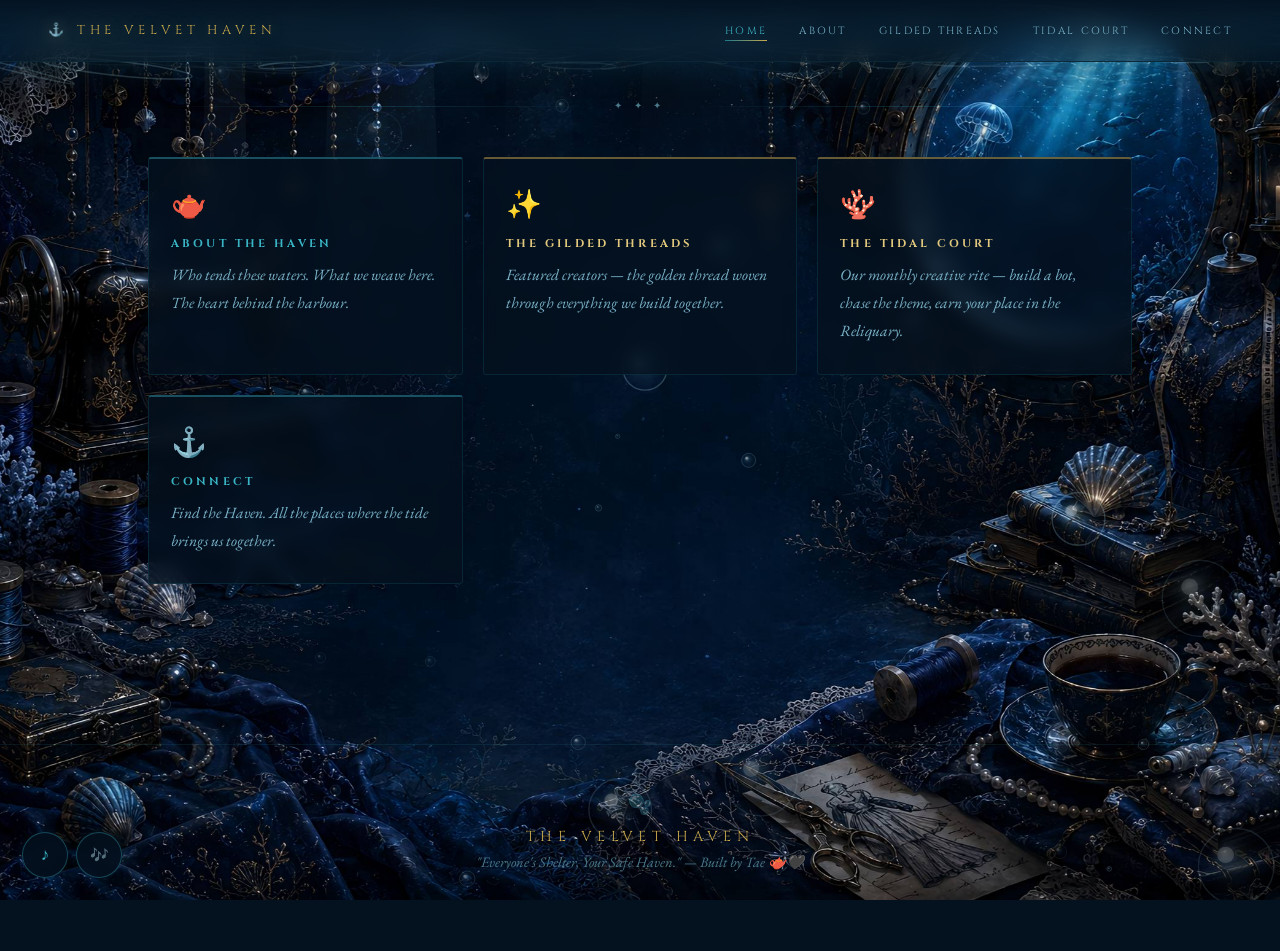
==== index.html @ 299b2881 "Initial commit" ====
<!DOCTYPE html>
<html lang="en">
<head>
  <meta charset="UTF-8">
  <meta name="viewport" content="width=device-width, initial-scale=1.0">
  <title>The Velvet Haven</title>
  <link rel="preconnect" href="https://fonts.googleapis.com">
  <link rel="preconnect" href="https://fonts.gstatic.com" crossorigin>
  <link href="https://fonts.googleapis.com/css2?family=Cinzel:wght@400;600;700&family=Cormorant+Garamond:ital,wght@0,300;0,400;0,600;1,300;1,400&family=EB+Garamond:ital,wght@0,400;1,400&display=swap" rel="stylesheet">
  <style>
/* ═══════════════════════════════════════════════════
   THE VELVET HAVEN — Underwater Scene
   Palette: deep ocean blues/teals, gold caustics,
            crimson accents, sandy seabed
═══════════════════════════════════════════════════ */

:root {
  --deep:      #04111f;
  --mid:       #082a40;
  --surface:   #0e4a6b;
  --teal:      #1a7a8a;
  --teal-pale: #3ab5c5;
  --gold:      #c9a84c;
  --gold-lt:   #e2c97e;
  --crimson:   #9c2007;
  --sand:      #c4a882;
  --sand-lt:   #e8d5b0;
  --sand-dk:   #8a6a4a;
  --foam:      rgba(255,255,255,0.06);
  --text:      #d4eef5;
  --text-dim:  #7ab3c8;
  --text-mute: #4a7a8a;
  --panel:     rgba(4,17,31,0.78);
  --panel-b:   rgba(26,122,138,0.22);
  --f-display: 'Cinzel', serif;
  --f-body:    'Cormorant Garamond', serif;
  --f-italic:  'EB Garamond', serif;
}

*,*::before,*::after { margin:0; padding:0; box-sizing:border-box; }
html { scroll-behavior: smooth; }

body {
  background: var(--deep);
  color: var(--text);
  font-family: var(--f-body);
  overflow-x: hidden;
  min-height: 100vh;
}

/* ── BACKGROUND IMAGE ── */
body::after {
  content: '';
  position: fixed; inset: 0; z-index: -1;
  background: url('velvethaven.jpeg') center center / cover no-repeat;
  pointer-events: none;
}

/* ── UNDERWATER CANVAS (fixed, behind everything) ── */
#ocean-canvas {
  position: fixed; inset: 0;
  z-index: 0; pointer-events: none;
}

/* ── LOADING ── */
#loader {
  position: fixed; inset: 0; z-index: 99999;
  background: var(--deep);
  display: flex; flex-direction: column;
  align-items: center; justify-content: center;
  gap: 18px;
  transition: opacity 1.4s ease, transform 1.4s ease;
}
#loader.fade-out { opacity: 0; transform: scale(1.04); pointer-events: none; }
.loader-bubble {
  width: 60px; height: 60px; border-radius: 50%;
  border: 2px solid rgba(58,181,197,0.4);
  box-shadow: 0 0 20px rgba(58,181,197,0.3), inset 0 0 14px rgba(58,181,197,0.1);
  display: flex; align-items: center; justify-content: center;
  font-size: 1.6rem;
  animation: loaderBob 2s ease-in-out infinite;
}
@keyframes loaderBob {
  0%,100% { transform: translateY(0) scale(1); }
  50%      { transform: translateY(-8px) scale(1.05); }
}
.loader-text {
  font-family: var(--f-display); font-size: 0.72rem;
  letter-spacing: 0.5em; color: var(--teal-pale);
  text-transform: uppercase;
  animation: pulseText 2.5s ease-in-out infinite;
}
.loader-wave {
  display: flex; gap: 6px;
}
.loader-wave span {
  width: 4px; height: 20px; border-radius: 2px;
  background: var(--teal);
  animation: waveBar 1.2s ease-in-out infinite;
}
.loader-wave span:nth-child(2) { animation-delay: 0.15s; }
.loader-wave span:nth-child(3) { animation-delay: 0.3s; }
.loader-wave span:nth-child(4) { animation-delay: 0.45s; }
.loader-wave span:nth-child(5) { animation-delay: 0.6s; }
@keyframes waveBar {
  0%,100% { transform: scaleY(0.3); opacity: 0.4; }
  50%      { transform: scaleY(1.4); opacity: 1; }
}
@keyframes pulseText {
  0%,100% { opacity: 0.5; }
  50%      { opacity: 1; }
}
body.loading { overflow: hidden; }

/* ── NAV ── */
.topnav {
  position: fixed; top: 0; left: 0; right: 0; height: 62px; z-index: 1000;
  background: linear-gradient(to bottom, rgba(4,17,31,0.95), rgba(4,17,31,0.4));
  backdrop-filter: blur(12px);
  border-bottom: 1px solid rgba(58,181,197,0.12);
  display: flex; align-items: center; justify-content: space-between;
  padding: 0 48px;
}
.nav-logo {
  font-family: var(--f-display); font-size: 0.8rem;
  letter-spacing: 0.38em; color: var(--gold);
  text-decoration: none; text-transform: uppercase;
  text-shadow: 0 0 16px rgba(201,168,76,0.4);
  transition: text-shadow 0.3s;
}
.nav-logo:hover { text-shadow: 0 0 28px rgba(201,168,76,0.7); }
.nav-links { display: flex; gap: 32px; }
.nav-links a {
  font-family: var(--f-display); font-size: 0.65rem;
  letter-spacing: 0.22em; color: var(--text-dim);
  text-decoration: none; text-transform: uppercase;
  transition: color 0.3s; position: relative;
}
.nav-links a::after {
  content: ''; position: absolute; bottom: -3px; left: 0; right: 0;
  height: 1px; background: linear-gradient(to right, var(--teal), var(--gold));
  transform: scaleX(0); transition: transform 0.3s;
}
.nav-links a:hover, .nav-links a.active { color: var(--teal-pale); }
.nav-links a:hover::after, .nav-links a.active::after { transform: scaleX(1); }
.nav-burger {
  display: none; background: none;
  border: 1px solid rgba(58,181,197,0.3); color: var(--teal-pale);
  font-size: 1.1rem; padding: 5px 10px; cursor: pointer; border-radius: 2px;
}
.mobile-menu {
  display: none; position: fixed; top: 62px; left: 0; right: 0;
  background: rgba(4,17,31,0.97); border-bottom: 1px solid rgba(58,181,197,0.12);
  flex-direction: column; padding: 22px 48px; gap: 20px; z-index: 999;
}
.mobile-menu.open { display: flex; }
.mobile-menu a {
  font-family: var(--f-display); font-size: 0.78rem; letter-spacing: 0.25em;
  color: var(--text-dim); text-decoration: none; text-transform: uppercase;
  transition: color 0.3s;
}
.mobile-menu a:hover { color: var(--gold); }

/* ── HERO ── */
.hero {
  position: relative; z-index: 3;
  min-height: 100vh;
  display: flex; align-items: center; justify-content: center;
  text-align: center; padding: 80px 20px 60px;
}
.hero-content { max-width: 760px; position: relative; z-index: 2; }
.hero-eyebrow {
  font-family: var(--f-display); font-size: 0.65rem;
  letter-spacing: 0.65em; color: var(--teal-pale);
  text-transform: uppercase; margin-bottom: 24px;
  opacity: 0; animation: riseUp 1.2s ease 0.4s both;
}
.hero-title {
  font-family: var(--f-display); font-weight: 700;
  font-size: clamp(2.8rem, 9vw, 6.5rem);
  line-height: 1; letter-spacing: 0.06em;
  margin-bottom: 8px;
  background: linear-gradient(180deg, var(--gold-lt) 0%, var(--gold) 40%, rgba(201,168,76,0.5) 100%);
  -webkit-background-clip: text; -webkit-text-fill-color: transparent;
  background-clip: text;
  opacity: 0; animation: riseUp 1.2s ease 0.6s both;
  filter: drop-shadow(0 0 30px rgba(201,168,76,0.4));
}
.hero-sub {
  font-family: var(--f-display); font-size: 0.7rem;
  letter-spacing: 0.6em; color: var(--text-mute);
  text-transform: uppercase; margin-bottom: 28px;
  opacity: 0; animation: riseUp 1.2s ease 0.75s both;
}
.hero-rule {
  width: 90px; height: 1px; margin: 0 auto 26px;
  background: linear-gradient(to right, transparent, var(--teal), transparent);
  opacity: 0; animation: riseUp 1.2s ease 0.85s both;
}
.hero-tagline {
  font-family: var(--f-italic); font-style: italic; font-weight: 300;
  font-size: clamp(1rem, 2.1vw, 1.22rem);
  color: var(--text-dim); line-height: 1.95; letter-spacing: 0.04em;
  max-width: 480px; margin: 0 auto 44px;
  opacity: 0; animation: riseUp 1.2s ease 1s both;
}
.hero-tagline em { color: var(--gold-lt); font-style: italic; }
.hero-cta {
  display: flex; gap: 16px; justify-content: center; flex-wrap: wrap;
  opacity: 0; animation: riseUp 1.2s ease 1.15s both;
}
.btn-p, .btn-s {
  font-family: var(--f-display); font-size: 0.65rem;
  letter-spacing: 0.35em; text-transform: uppercase;
  padding: 13px 36px; border-radius: 2px; text-decoration: none;
  transition: all 0.35s ease; cursor: pointer;
}
.btn-p {
  background: linear-gradient(135deg, rgba(26,122,138,0.4), rgba(4,17,31,0.7));
  border: 1px solid rgba(58,181,197,0.5); color: var(--teal-pale);
  box-shadow: 0 0 18px rgba(26,122,138,0.2);
}
.btn-p:hover {
  border-color: var(--teal-pale); color: #fff;
  box-shadow: 0 0 36px rgba(58,181,197,0.4); transform: translateY(-2px);
}
.btn-s {
  background: transparent; border: 1px solid rgba(201,168,76,0.3); color: var(--gold);
}
.btn-s:hover {
  border-color: var(--gold); color: var(--gold-lt);
  box-shadow: 0 0 20px rgba(201,168,76,0.2); transform: translateY(-2px);
}

/* scroll hint */
.scroll-hint {
  position: absolute; bottom: 28px; left: 50%; transform: translateX(-50%);
  display: flex; flex-direction: column; align-items: center; gap: 8px; z-index: 4;
  opacity: 0; animation: riseUp 1s ease 1.6s both;
}
.scroll-hint span {
  font-family: var(--f-display); font-size: 0.58rem;
  letter-spacing: 0.45em; color: var(--text-mute); text-transform: uppercase;
}
.scroll-hint-arrow {
  width: 1px; height: 36px;
  background: linear-gradient(to bottom, rgba(58,181,197,0.5), transparent);
  animation: arrowPulse 2.5s ease-in-out infinite;
}
@keyframes arrowPulse { 0%,100%{opacity:0.3;} 50%{opacity:1;} }
@keyframes riseUp {
  from { opacity: 0; transform: translateY(14px); }
  to   { opacity: 1; transform: translateY(0); }
}

/* ── CONTENT SECTIONS ── */
.content-wrap {
  position: relative; z-index: 3;
  max-width: 1080px; margin: 0 auto;
  padding: 40px 48px 160px;
}

/* section divider */
.s-divider {
  display: flex; align-items: center; justify-content: center;
  gap: 18px; margin: 60px 0 44px;
}
.s-divider::before, .s-divider::after {
  content: ''; flex: 1; height: 1px;
  background: linear-gradient(to right, transparent, rgba(58,181,197,0.2), transparent);
}
.s-divider span { font-family: var(--f-display); font-size: 0.6rem; color: var(--text-mute); letter-spacing: 0.5em; white-space: nowrap; }

/* section label */
.s-label {
  font-family: var(--f-display); font-size: 0.6rem;
  letter-spacing: 0.55em; color: var(--teal-pale);
  text-transform: uppercase; margin: 0 0 14px;
  display: flex; align-items: center; gap: 12px; opacity: 0.8;
}
.s-label::after { content: ''; flex: 1; max-width: 60px; height: 1px; background: var(--teal); opacity: 0.35; }

/* panels */
.panel-grid {
  display: grid; grid-template-columns: repeat(auto-fit, minmax(240px, 1fr));
  gap: 20px; margin-top: 10px;
}
.panel-card {
  background: var(--panel);
  border: 1px solid var(--panel-b);
  border-top: 2px solid rgba(58,181,197,0.4);
  border-radius: 3px; padding: 28px 22px;
  text-decoration: none; transition: all 0.4s ease;
  position: relative; overflow: hidden;
  backdrop-filter: blur(8px);
}
.panel-card::before {
  content: ''; position: absolute; inset: 0;
  background: radial-gradient(ellipse at top, rgba(26,122,138,0.08) 0%, transparent 70%);
  opacity: 0; transition: opacity 0.4s;
}
.panel-card:hover::before { opacity: 1; }
.panel-card:hover {
  border-color: rgba(58,181,197,0.35);
  border-top-color: var(--teal-pale);
  transform: translateY(-6px);
  box-shadow: 0 14px 48px rgba(8,42,64,0.6), 0 0 0 1px rgba(58,181,197,0.12);
}
.panel-card.gold-top { border-top-color: rgba(201,168,76,0.5); }
.panel-card.gold-top:hover { border-top-color: var(--gold); }
.panel-icon { font-size: 1.8rem; margin-bottom: 14px; display: block; }
.panel-card h3 {
  font-family: var(--f-display); font-size: 0.7rem;
  letter-spacing: 0.28em; color: var(--teal-pale); margin-bottom: 10px;
  text-transform: uppercase;
}
.panel-card.gold-top h3 { color: var(--gold-lt); }
.panel-card p {
  font-family: var(--f-italic); font-style: italic;
  font-size: 0.98rem; color: var(--text-dim); line-height: 1.8; margin: 0;
}

/* ── FOOTER ── */
footer {
  position: relative; z-index: 3;
  text-align: center; padding: 48px 20px 80px;
  border-top: 1px solid rgba(58,181,197,0.1);
}
.footer-bubble { font-size: 1.2rem; margin-bottom: 10px; display: block; opacity: 0.4; animation: loaderBob 4s ease-in-out infinite; }
.footer-title { font-family: var(--f-display); font-size: 0.9rem; letter-spacing: 0.38em; color: var(--gold); margin-bottom: 6px; }
.footer-sub { font-family: var(--f-italic); font-style: italic; font-size: 0.9rem; color: var(--text-mute); }

/* ── AUDIO BUTTON ── */
#audio-btn {
  position: fixed; bottom: 22px; left: 22px; z-index: 9998;
  width: 46px; height: 46px; border-radius: 50%;
  background: rgba(4,17,31,0.85);
  border: 1px solid rgba(58,181,197,0.35);
  color: var(--teal-pale); font-size: 17px; cursor: pointer;
  display: flex; align-items: center; justify-content: center;
  backdrop-filter: blur(8px);
  transition: all 0.2s; box-shadow: 0 0 12px rgba(26,122,138,0.15);
}
#audio-btn:hover { transform: scale(1.1); box-shadow: 0 0 22px rgba(58,181,197,0.3); }
#audio-btn.playing { animation: audioPulse 2.5s ease-in-out infinite; }
@keyframes audioPulse {
  0%,100% { box-shadow: 0 0 0 0 rgba(58,181,197,0.3); }
  50%      { box-shadow: 0 0 0 9px rgba(58,181,197,0); }
}

/* ── RESPONSIVE ── */
@media (max-width: 768px) {
  .topnav { padding: 0 20px; }
  .nav-links { display: none; }
  .nav-burger { display: block; }
  .content-wrap { padding: 30px 18px 120px; }
}
  </style>
</head>
<body>

<!-- LOADER -->
<div id="loader">
  <div class="loader-bubble">🫧</div>
  <div class="loader-text">descending</div>
  <div class="loader-wave">
    <span></span><span></span><span></span><span></span><span></span>
  </div>
</div>

<!-- OCEAN CANVAS — everything drawn here -->
<canvas id="ocean-canvas"></canvas>

<!-- NAV -->
<nav class="topnav">
  <a href="index.html" class="nav-logo">⚓ The Velvet Haven</a>
  <div class="nav-links">
    <a href="index.html" class="active">Home</a>
    <a href="vh-about.html">About</a>
    <a href="vh-gilded.html">Gilded Threads</a>
    <a href="vh-tidal-court.html">Tidal Court</a>
    <a href="vh-connect.html">Connect</a>
  </div>
  <button class="nav-burger" onclick="toggleMenu()">☰</button>
</nav>
<div class="mobile-menu" id="mobileMenu">
  <a href="index.html">Home</a>
  <a href="vh-about.html">About</a>
  <a href="vh-gilded.html">Gilded Threads</a>
  <a href="vh-tidal-court.html">Tidal Court</a>
  <a href="vh-connect.html">Connect</a>
</div>

<!-- HERO -->
<section class="hero" id="content" style="display:none;">
  <div class="hero-content">
    <div class="hero-eyebrow">— a private harbour —</div>
    <h1 class="hero-title">THE VELVET<br>HAVEN</h1>
    <div class="hero-rule"></div>
    <p class="hero-tagline">
      A golden thread woven through dark velvet.<br>
      <em>Everyone's shelter. Your safe haven.</em>
    </p>
    <div class="hero-cta">
      <a href="vh-about.html" class="btn-p">Enter the Haven</a>
      <a href="vh-gilded.html" class="btn-s">The Gilded Threads ✨</a>
    </div>
  </div>
  <div class="scroll-hint">
    <span>Descend</span>
    <div class="scroll-hint-arrow"></div>
  </div>
</section>

<!-- PANEL SECTION -->
<div class="content-wrap">
  <div class="s-divider"><span>✦ ✦ ✦</span></div>
  <div class="panel-grid">
    <a href="vh-about.html" class="panel-card">
      <span class="panel-icon">🫖</span>
      <h3>About the Haven</h3>
      <p>Who tends these waters. What we weave here. The heart behind the harbour.</p>
    </a>
    <a href="vh-gilded.html" class="panel-card gold-top">
      <span class="panel-icon">✨</span>
      <h3>The Gilded Threads</h3>
      <p>Featured creators — the golden thread woven through everything we build together.</p>
    </a>
    <a href="vh-tidal-court.html" class="panel-card gold-top">
      <span class="panel-icon">🪸</span>
      <h3>The Tidal Court</h3>
      <p>Our monthly creative rite — build a bot, chase the theme, earn your place in the Reliquary.</p>
    </a>
    <a href="vh-connect.html" class="panel-card">
      <span class="panel-icon">⚓</span>
      <h3>Connect</h3>
      <p>Find the Haven. All the places where the tide brings us together.</p>
    </a>
  </div>
</div>

<!-- FOOTER -->
<footer>
  <span class="footer-bubble">🫧</span>
  <div class="footer-title">THE VELVET HAVEN</div>
  <div class="footer-sub">"Everyone's Shelter, Your Safe Haven." — Built by Tae 🫖🖤</div>
</footer>

<audio id="cm-audio"></audio>
<button id="audio-btn" title="Play music">♪</button>

<script>
/* ═══════════════════════════════════════════════════
   UNDERWATER OCEAN CANVAS
   - Deep water gradient background
   - Surface caustic light ripples (top)
   - Mid-water volumetric light rays
   - Rising bubbles (large + small, realistic)
   - Sandy seabed with ripples and shells
   - Swaying kelp/seagrass
═══════════════════════════════════════════════════ */
(function () {
  const canvas = document.getElementById('ocean-canvas');
  const ctx    = canvas.getContext('2d');
  let W, H, dpr;

  // ── Resize ──
  function resize() {
    dpr = window.devicePixelRatio || 1;
    W = canvas.width  = window.innerWidth  * dpr;
    H = canvas.height = window.innerHeight * dpr;
    canvas.style.width  = window.innerWidth  + 'px';
    canvas.style.height = window.innerHeight + 'px';
    ctx.scale(dpr, dpr);
  }
  window.addEventListener('resize', () => { ctx.setTransform(1,0,0,1,0,0); resize(); });

  const vW = () => W / dpr;
  const vH = () => H / dpr;

  /* ── CAUSTIC SURFACE SHIMMER ── */
  const caustics = [];
  function initCaustics(w, h) {
    caustics.length = 0;
    const n = Math.floor(w * 0.08);
    for (let i = 0; i < n; i++) {
      caustics.push({
        x: Math.random() * w,
        y: Math.random() * h * 0.08,  // top 8% = water surface
        rx: Math.random() * 60 + 20,
        ry: Math.random() * 6 + 2,
        rot: (Math.random() - 0.5) * 0.5,
        rotV: (Math.random() - 0.5) * 0.004,
        alpha: Math.random() * 0.28 + 0.05,
        pulse: Math.random() * Math.PI * 2,
        pulseV: Math.random() * 0.012 + 0.006,
        drift: (Math.random() - 0.5) * 0.3,
      });
    }
  }

  function drawSurface(w, h) {
    // Water surface shimmer band
    const surfaceGrad = ctx.createLinearGradient(0, 0, 0, h * 0.12);
    surfaceGrad.addColorStop(0, 'rgba(14,74,107,0.95)');
    surfaceGrad.addColorStop(0.4, 'rgba(14,74,107,0.5)');
    surfaceGrad.addColorStop(1, 'transparent');
    ctx.fillStyle = surfaceGrad;
    ctx.fillRect(0, 0, w, h * 0.12);

    // Caustic rings
    caustics.forEach(c => {
      c.pulse += c.pulseV;
      c.rot   += c.rotV;
      c.x     += c.drift;
      if (c.x > w + 80) c.x = -80;
      if (c.x < -80)    c.x = w + 80;

      const a = c.alpha * (0.6 + 0.4 * Math.sin(c.pulse));
      ctx.save();
      ctx.translate(c.x, c.y + Math.sin(c.pulse * 0.7) * 4);
      ctx.rotate(c.rot);
      ctx.beginPath();
      ctx.ellipse(0, 0, c.rx, c.ry, 0, 0, Math.PI * 2);
      ctx.strokeStyle = `rgba(180,230,240,${a})`;
      ctx.lineWidth = 1.5;
      ctx.stroke();
      ctx.restore();
    });
  }

  /* ── LIGHT RAYS ── */
  const rays = [];
  function initRays(w) {
    rays.length = 0;
    const n = 8;
    for (let i = 0; i < n; i++) {
      rays.push({
        x: (i / n + Math.random() * 0.08) * w,
        width: Math.random() * 80 + 30,
        alpha: Math.random() * 0.06 + 0.015,
        pulse: Math.random() * Math.PI * 2,
        pulseV: Math.random() * 0.006 + 0.003,
        sway: 0,
        swayV: (Math.random() - 0.5) * 0.4,
      });
    }
  }

  function drawRays(w, h) {
    rays.forEach(r => {
      r.pulse += r.pulseV;
      r.sway  += r.swayV * 0.01;
      const a = r.alpha * (0.6 + 0.4 * Math.sin(r.pulse));
      const grad = ctx.createLinearGradient(r.x, 0, r.x + Math.sin(r.sway) * 40, h * 0.75);
      grad.addColorStop(0, `rgba(180,230,240,${a})`);
      grad.addColorStop(0.5, `rgba(100,180,210,${a * 0.4})`);
      grad.addColorStop(1, 'transparent');
      ctx.beginPath();
      ctx.moveTo(r.x - r.width * 0.5, 0);
      ctx.lineTo(r.x + r.width * 0.5, 0);
      ctx.lineTo(r.x + r.width * 0.5 + Math.sin(r.sway) * 60 + r.width * 0.3, h * 0.75);
      ctx.lineTo(r.x - r.width * 0.5 + Math.sin(r.sway) * 60 - r.width * 0.3, h * 0.75);
      ctx.closePath();
      ctx.fillStyle = grad;
      ctx.fill();
    });
  }

  /* ── BUBBLES ── */
  const bubbles = [];
  function spawnBubble(w, h) {
    const large = Math.random() < 0.18;
    return {
      x: Math.random() * w,
      y: h * (0.6 + Math.random() * 0.35),
      r: large ? Math.random() * 28 + 14 : Math.random() * 7 + 2,
      vy: large ? -(Math.random() * 0.6 + 0.25) : -(Math.random() * 1.1 + 0.4),
      wobble: Math.random() * Math.PI * 2,
      wobbleV: (Math.random() - 0.5) * 0.06,
      wobbleAmp: Math.random() * 18 + 4,
      alpha: Math.random() * 0.35 + 0.1,
      large,
    };
  }

  function initBubbles(w, h) {
    bubbles.length = 0;
    for (let i = 0; i < 55; i++) {
      const b = spawnBubble(w, h);
      b.y = Math.random() * h;
      bubbles.push(b);
    }
  }

  function drawBubbles(w, h) {
    if (Math.random() < 0.04) bubbles.push(spawnBubble(w, h));
    for (let i = bubbles.length - 1; i >= 0; i--) {
      const b = bubbles[i];
      b.wobble += b.wobbleV;
      b.x += Math.sin(b.wobble) * (b.r * 0.04);
      b.y += b.vy;
      if (b.y < -b.r * 2) { bubbles.splice(i, 1); continue; }

      ctx.save();
      // Bubble body
      const grad = ctx.createRadialGradient(
        b.x - b.r * 0.3, b.y - b.r * 0.35, b.r * 0.05,
        b.x, b.y, b.r
      );
      grad.addColorStop(0, `rgba(220,245,255,${b.alpha * 0.9})`);
      grad.addColorStop(0.35, `rgba(140,210,230,${b.alpha * 0.3})`);
      grad.addColorStop(0.7, `rgba(80,160,200,${b.alpha * 0.1})`);
      grad.addColorStop(1, `rgba(40,100,150,${b.alpha * 0.05})`);

      ctx.beginPath();
      ctx.arc(b.x, b.y, b.r, 0, Math.PI * 2);
      ctx.fillStyle = grad;
      ctx.fill();

      // Bubble rim
      ctx.beginPath();
      ctx.arc(b.x, b.y, b.r, 0, Math.PI * 2);
      ctx.strokeStyle = `rgba(180,230,245,${b.alpha * 0.55})`;
      ctx.lineWidth = b.large ? 1.4 : 0.8;
      ctx.stroke();

      // Highlight glint
      if (b.r > 5) {
        ctx.beginPath();
        ctx.arc(b.x - b.r * 0.28, b.y - b.r * 0.3, b.r * 0.22, 0, Math.PI * 2);
        ctx.fillStyle = `rgba(255,255,255,${b.alpha * 0.7})`;
        ctx.fill();
      }
      ctx.restore();
    }
  }

  /* ── SEABED ── */
  let seabedData = null;
  const sandPebbles = [];
  const shellsData  = [];

  function buildSeabed() {
    const w = vW(), h = vH();
    const bedY = h * 0.82;

    // Sand ripple points
    seabedData = { y: bedY, w };

    // Pebbles
    sandPebbles.length = 0;
    for (let i = 0; i < 60; i++) {
      sandPebbles.push({
        x: Math.random() * w,
        y: bedY + Math.random() * 8,
        rx: Math.random() * 6 + 2,
        ry: Math.random() * 3 + 1,
        rot: Math.random() * Math.PI,
        c: Math.random(),
      });
    }

    // Shell shapes
    shellsData.length = 0;
    for (let i = 0; i < 12; i++) {
      shellsData.push({
        x: Math.random() * w,
        y: bedY + 2 + Math.random() * 6,
        size: Math.random() * 8 + 4,
        rot: Math.random() * Math.PI * 2,
        type: Math.floor(Math.random() * 3),
      });
    }
  }

  function drawSeabed(w, h) {
    if (!seabedData) return;
    const bedY = seabedData.y;

    // Sand body
    const sandGrad = ctx.createLinearGradient(0, bedY - 10, 0, h);
    sandGrad.addColorStop(0, 'rgba(156,130,90,0.95)');
    sandGrad.addColorStop(0.08, 'rgba(180,152,106,0.98)');
    sandGrad.addColorStop(0.3, 'rgba(164,136,92,1)');
    sandGrad.addColorStop(1, 'rgba(120,96,60,1)');
    ctx.fillStyle = sandGrad;
    ctx.fillRect(0, bedY, w, h - bedY);

    // Sand surface — wavy line
    const t = Date.now() * 0.00008;
    ctx.beginPath();
    ctx.moveTo(0, bedY);
    for (let x = 0; x <= w; x += 3) {
      const y = bedY + Math.sin(x * 0.018 + t) * 3 + Math.sin(x * 0.04 + t * 1.3) * 1.5;
      ctx.lineTo(x, y);
    }
    ctx.lineTo(w, h); ctx.lineTo(0, h); ctx.closePath();
    const waveGrad = ctx.createLinearGradient(0, bedY - 4, 0, bedY + 8);
    waveGrad.addColorStop(0, 'rgba(200,175,130,0.9)');
    waveGrad.addColorStop(1, 'rgba(156,130,90,0)');
    ctx.fillStyle = waveGrad;
    ctx.fill();

    // Sand ripple lines
    ctx.save();
    ctx.globalAlpha = 0.22;
    for (let ry = bedY + 8; ry < h - 4; ry += 10) {
      ctx.beginPath();
      for (let x = 0; x <= w; x += 3) {
        const y = ry + Math.sin(x * 0.025 + t * 0.7 + ry * 0.05) * 2;
        x === 0 ? ctx.moveTo(x, y) : ctx.lineTo(x, y);
      }
      ctx.strokeStyle = 'rgba(120,96,60,0.8)';
      ctx.lineWidth = 0.7;
      ctx.stroke();
    }
    ctx.restore();

    // Pebbles
    sandPebbles.forEach(p => {
      const c = p.c;
      ctx.save();
      ctx.translate(p.x, p.y);
      ctx.rotate(p.rot);
      ctx.beginPath();
      ctx.ellipse(0, 0, p.rx, p.ry, 0, 0, Math.PI * 2);
      const tone = Math.floor(100 + c * 60);
      ctx.fillStyle = `rgba(${tone},${Math.floor(tone * 0.88)},${Math.floor(tone * 0.7)},0.7)`;
      ctx.fill();
      ctx.restore();
    });

    // Simple shells (spiral suggestion)
    shellsData.forEach(s => {
      ctx.save();
      ctx.translate(s.x, s.y);
      ctx.rotate(s.rot);
      if (s.type === 0) {
        // clam shape
        ctx.beginPath();
        ctx.ellipse(0, 0, s.size, s.size * 0.6, 0, 0, Math.PI * 2);
        ctx.fillStyle = 'rgba(220,200,165,0.75)';
        ctx.fill();
        ctx.strokeStyle = 'rgba(180,155,110,0.5)';
        ctx.lineWidth = 0.6;
        ctx.stroke();
        // ridges
        for (let r = 0; r < 5; r++) {
          ctx.beginPath();
          ctx.moveTo(0, 0);
          ctx.lineTo(Math.cos(r * 0.35 - 0.7) * s.size, Math.sin(r * 0.35 - 0.7) * s.size * 0.6);
          ctx.strokeStyle = 'rgba(160,135,90,0.4)';
          ctx.lineWidth = 0.5;
          ctx.stroke();
        }
      } else if (s.type === 1) {
        // spiral shell suggestion
        ctx.beginPath();
        for (let a = 0; a < Math.PI * 4; a += 0.15) {
          const rr = (a / (Math.PI * 4)) * s.size;
          const sx = Math.cos(a) * rr;
          const sy = Math.sin(a) * rr;
          a === 0 ? ctx.moveTo(sx, sy) : ctx.lineTo(sx, sy);
        }
        ctx.strokeStyle = 'rgba(210,185,140,0.7)';
        ctx.lineWidth = 1.2;
        ctx.stroke();
      } else {
        // starfish suggestion
        for (let arm = 0; arm < 5; arm++) {
          const angle = (arm / 5) * Math.PI * 2 - Math.PI / 2;
          ctx.beginPath();
          ctx.moveTo(0, 0);
          ctx.lineTo(Math.cos(angle) * s.size, Math.sin(angle) * s.size);
          ctx.strokeStyle = 'rgba(200,120,80,0.6)';
          ctx.lineWidth = 2;
          ctx.lineCap = 'round';
          ctx.stroke();
        }
      }
      ctx.restore();
    });
  }

  /* ── SEAGRASS / KELP ── */
  const plants = [];
  function initPlants(w, h) {
    plants.length = 0;
    const bedY = h * 0.82;
    const n = Math.floor(w * 0.025);
    for (let i = 0; i < n; i++) {
      plants.push({
        x: Math.random() * w,
        baseY: bedY,
        height: Math.random() * (h * 0.15) + h * 0.06,
        segs: Math.floor(Math.random() * 4) + 5,
        phase: Math.random() * Math.PI * 2,
        speed: Math.random() * 0.008 + 0.004,
        amp: Math.random() * 12 + 5,
        thick: Math.random() * 2.5 + 0.8,
        hue: Math.random() < 0.3 ? 'crimson' : (Math.random() < 0.5 ? 'teal' : 'green'),
      });
    }
  }

  function drawPlants(h) {
    const t = Date.now() * 0.001;
    plants.forEach(p => {
      const segH = p.height / p.segs;
      ctx.beginPath();
      let px = p.x, py = p.baseY;

      for (let s = 0; s < p.segs; s++) {
        const frac  = (s + 1) / p.segs;
        const sway  = Math.sin(t * p.speed * 60 + p.phase + frac * 1.2) * p.amp * frac;
        const cpx   = px + sway * 0.6;
        const cpy   = py - segH * 0.5;
        const npx   = px + sway;
        const npy   = py - segH;
        s === 0 ? ctx.moveTo(px, py) : null;
        ctx.quadraticCurveTo(cpx, cpy, npx, npy);
        px = npx; py = npy;
      }

      let color;
      if (p.hue === 'crimson') color = `rgba(140,40,20,0.65)`;
      else if (p.hue === 'teal') color = `rgba(20,100,100,0.7)`;
      else color = `rgba(20,80,40,0.7)`;

      ctx.strokeStyle = color;
      ctx.lineWidth = p.thick;
      ctx.lineCap = 'round';
      ctx.stroke();
    });
  }

  /* ── WATER BACKGROUND GRADIENT ── */
  function drawWater(w, h) {
    const grad = ctx.createLinearGradient(0, 0, 0, h);
    grad.addColorStop(0,    '#0e3a52');
    grad.addColorStop(0.12, '#082a40');
    grad.addColorStop(0.45, '#061e30');
    grad.addColorStop(0.78, '#04151f');
    grad.addColorStop(1,    '#020c14');
    ctx.fillStyle = grad;
    ctx.fillRect(0, 0, w, h);
  }

  /* ── MAIN DRAW LOOP ── */
  function draw() {
    const w = vW(), h = vH();
    ctx.clearRect(0, 0, w, h);
    drawRays(w, h);
    drawSurface(w, h);
    drawBubbles(w, h);
    requestAnimationFrame(draw);
  }

  /* ── INIT ── */
  resize();
  initCaustics(vW(), vH());
  initRays(vW());
  initBubbles(vW(), vH());
  draw();

  // Reinit on resize
  window.addEventListener('resize', () => {
    initCaustics(vW(), vH());
    initRays(vW());
    initBubbles(vW(), vH());
  });
})();

/* ── LOADER ──
   Runs immediately instead of waiting on window 'load', so the
   loader's visible duration doesn't depend on how long the
   background image/fonts take to download. */
(function () {
  const loader  = document.getElementById('loader');
  const content = document.getElementById('content');
  const btn     = document.getElementById('audio-btn');

  document.body.classList.add('loading');
  setTimeout(() => loader.classList.add('fade-out'), 1400);
  setTimeout(() => {
    loader.style.display = 'none';
    document.body.classList.remove('loading');
    if (content) { content.style.display = 'flex'; }
  }, 2800);

  // Audio
  /* ── TRACK LIST ──
     Add more soundtracks here — name is what shows in the modal,
     src is the mp3 filename (must sit alongside the other site files). */
  const TRACKS = [
    { name: 'The Velvet Haven', src: 'The_Velvet_Haven.mp3' },
    { name: 'A Remembering of Sky', src: 'A_Remembering_of_Sky.mp3' },
    { name: 'Coral and Sand', src: 'Coral_and_Sand.mp3' },
    { name: 'Sunlight Undersea', src: 'Sunlight_Undersea.mp3' },
    { name: "The Captain's Lament", src: 'The_Captain_s_Lament.mp3' },
    { name: 'The Copper Seamstress', src: 'The_Copper_Seamstress.mp3' },
    { name: "The Sea's Eaving", src: 'The_Sea_s_Eaving.mp3' },
    { name: "The Siren's Summons", src: 'The_Siren_s_Summons.mp3' },
    { name: 'The Taeship', src: 'The_Taeship.mp3' },
    { name: 'The Wreck', src: 'The_Wreck.mp3' },
    { name: 'Thunderous', src: 'Thunderous.mp3' },
    { name: 'Underwater Waltzes', src: 'Underwater_Waltzes.mp3' },
    { name: 'Vindictus', src: 'Vindictus.mp3' },
  ];

  const AUDIO_TIME_KEY = 'vh_audio_time';
  const AUDIO_PLAYING_KEY = 'vh_audio_playing';
  const AUDIO_TRACK_KEY = 'vh_audio_track';

  const savedTrackSrc = localStorage.getItem(AUDIO_TRACK_KEY);
  const AUDIO_SRC = (TRACKS.some(t => t.src === savedTrackSrc) && savedTrackSrc) || TRACKS[0].src;

  if (!window._vhAudio) {
    window._vhAudio = new Audio(AUDIO_SRC);
    window._vhAudio.loop = true;
    window._vhAudio.volume = 0.38;

    // Resume exactly where the previous page left off, instead of restarting at 0.
    const savedTime = parseFloat(localStorage.getItem(AUDIO_TIME_KEY));
    const wasPlaying = localStorage.getItem(AUDIO_PLAYING_KEY) === '1';
    if (!isNaN(savedTime)) {
      window._vhAudio.addEventListener('loadedmetadata', () => {
        window._vhAudio.currentTime = savedTime;
      }, { once: true });
    }
    if (wasPlaying) {
      window._vhAudio.play().catch(() => {});
    }

    // Save position/state continuously so a hard refresh, tab close, or the
    // next page navigation always has a fresh spot to resume from.
    const saveAudioState = () => {
      localStorage.setItem(AUDIO_TIME_KEY, String(window._vhAudio.currentTime));
      localStorage.setItem(AUDIO_PLAYING_KEY, window._vhAudio.paused ? '0' : '1');
      localStorage.setItem(AUDIO_TRACK_KEY, window._vhAudio.src.split('/').pop());
    };
    setInterval(saveAudioState, 1000);
    window.addEventListener('pagehide', saveAudioState);
    window.addEventListener('beforeunload', saveAudioState);
  }
  const audio = window._vhAudio;
  function syncBtn() {
    if (!btn) return;
    btn.textContent = audio.paused ? '♪' : '♬';
    btn.classList.toggle('playing', !audio.paused);
    btn.title = audio.paused ? 'Play music' : 'Pause music';
  }
  if (btn) {
    syncBtn();
    btn.addEventListener('click', () => { audio.paused ? audio.play() : audio.pause(); syncBtn(); localStorage.setItem(AUDIO_PLAYING_KEY, audio.paused ? '0' : '1'); });
  }
  audio.addEventListener('play', syncBtn);
  audio.addEventListener('pause', syncBtn);

  /* ── SOUNDTRACK MODAL ── */
  (function setupMusicModal() {
    if (document.getElementById('vh-music-modal-styles')) return;

    const style = document.createElement('style');
    style.id = 'vh-music-modal-styles';
    style.textContent = `
      #playlist-btn { position: fixed; bottom: 22px; left: 76px; z-index: 9998; width: 46px; height: 46px; border-radius: 50%; background: rgba(4,17,31,0.85); border: 1px solid rgba(58,181,197,0.35); color: var(--teal-pale); font-size: 15px; cursor: pointer; display: flex; align-items: center; justify-content: center; backdrop-filter: blur(8px); transition: all 0.2s; box-shadow: 0 0 12px rgba(26,122,138,0.15); }
      #playlist-btn:hover { transform: scale(1.1); box-shadow: 0 0 22px rgba(58,181,197,0.3); }
      #music-modal-overlay { position: fixed; inset: 0; z-index: 20000; background: rgba(4,17,31,0.78); backdrop-filter: blur(6px); display: none; align-items: center; justify-content: center; padding: 20px; }
      #music-modal-overlay.open { display: flex; }
      .music-modal { background: var(--panel); border: 1px solid var(--panel-b); border-top: 3px solid var(--gold); border-radius: 4px; max-width: 420px; width: 100%; padding: 30px 28px 26px; position: relative; backdrop-filter: blur(14px); box-shadow: 0 24px 70px rgba(0,0,0,0.55); }
      .music-modal-close { position: absolute; top: 12px; right: 14px; background: none; border: none; color: var(--text-mute); font-size: 1.4rem; cursor: pointer; line-height: 1; transition: color 0.2s; padding: 6px; }
      .music-modal-close:hover { color: var(--teal-pale); }
      .music-modal h2 { font-family: var(--f-display); font-size: 0.95rem; letter-spacing: 0.22em; color: var(--gold-lt); text-transform: uppercase; margin: 0 0 4px; text-align: center; }
      .music-modal .mm-sub { font-family: var(--f-italic); font-style: italic; font-size: 0.85rem; color: var(--text-mute); text-align: center; margin-bottom: 22px; }
      .track-list { display: flex; flex-direction: column; gap: 8px; max-height: 320px; overflow-y: auto; }
      .track-item { display: flex; align-items: center; gap: 12px; padding: 11px 14px; background: rgba(26,122,138,0.06); border: 1px solid rgba(26,122,138,0.18); border-left: 2px solid rgba(58,181,197,0.3); border-radius: 2px; cursor: pointer; transition: all 0.2s; text-align: left; width: 100%; font-family: var(--f-body); }
      .track-item:hover { background: rgba(26,122,138,0.12); border-color: rgba(58,181,197,0.35); }
      .track-item.active { border-left-color: var(--gold); background: rgba(201,168,76,0.08); }
      .track-icon { font-size: 1rem; color: var(--teal-pale); flex-shrink: 0; width: 18px; text-align: center; }
      .track-item.active .track-icon { color: var(--gold); }
      .track-name { font-size: 1rem; color: var(--text-dim); flex: 1; }
      .track-item.active .track-name { color: var(--gold-lt); }
      .track-status { font-family: var(--f-display); font-size: 0.55rem; letter-spacing: 0.15em; color: var(--gold); text-transform: uppercase; opacity: 0; }
      .track-item.active .track-status { opacity: 0.85; }
    `;
    document.head.appendChild(style);

    const playlistBtn = document.createElement('button');
    playlistBtn.id = 'playlist-btn';
    playlistBtn.title = 'Choose soundtrack';
    playlistBtn.innerHTML = '🎶';
    document.body.appendChild(playlistBtn);

    const overlay = document.createElement('div');
    overlay.id = 'music-modal-overlay';
    overlay.innerHTML = `
      <div class="music-modal">
        <button class="music-modal-close" title="Close">&times;</button>
        <h2>The Haven's Soundtrack</h2>
        <div class="mm-sub">Choose the tide you'd like to sail to</div>
        <div class="track-list"></div>
      </div>
    `;
    document.body.appendChild(overlay);

    const trackList = overlay.querySelector('.track-list');
    TRACKS.forEach(track => {
      const item = document.createElement('button');
      item.type = 'button';
      item.className = 'track-item';
      item.dataset.src = track.src;
      item.innerHTML = `<span class="track-icon">🎵</span><span class="track-name">${track.name}</span><span class="track-status">Playing</span>`;
      item.addEventListener('click', () => {
        const wasPaused = audio.paused;
        audio.src = track.src;
        audio.currentTime = 0;
        localStorage.setItem(AUDIO_TRACK_KEY, track.src);
        localStorage.setItem(AUDIO_TIME_KEY, '0');
        if (!wasPaused) audio.play().catch(() => {});
        highlightActive();
      });
      trackList.appendChild(item);
    });

    function highlightActive() {
      const current = decodeURIComponent(audio.src.split('/').pop());
      trackList.querySelectorAll('.track-item').forEach(item => {
        item.classList.toggle('active', item.dataset.src === current);
      });
    }

    function closeModal() { overlay.classList.remove('open'); }
    overlay.querySelector('.music-modal-close').addEventListener('click', closeModal);
    overlay.addEventListener('click', (e) => { if (e.target === overlay) closeModal(); });

    playlistBtn.addEventListener('click', () => {
      highlightActive();
      overlay.classList.add('open');
    });
  })();
})();

function toggleMenu() {
  const m = document.getElementById('mobileMenu');
  if (m) m.classList.toggle('open');
}
</script>
</body>
</html>
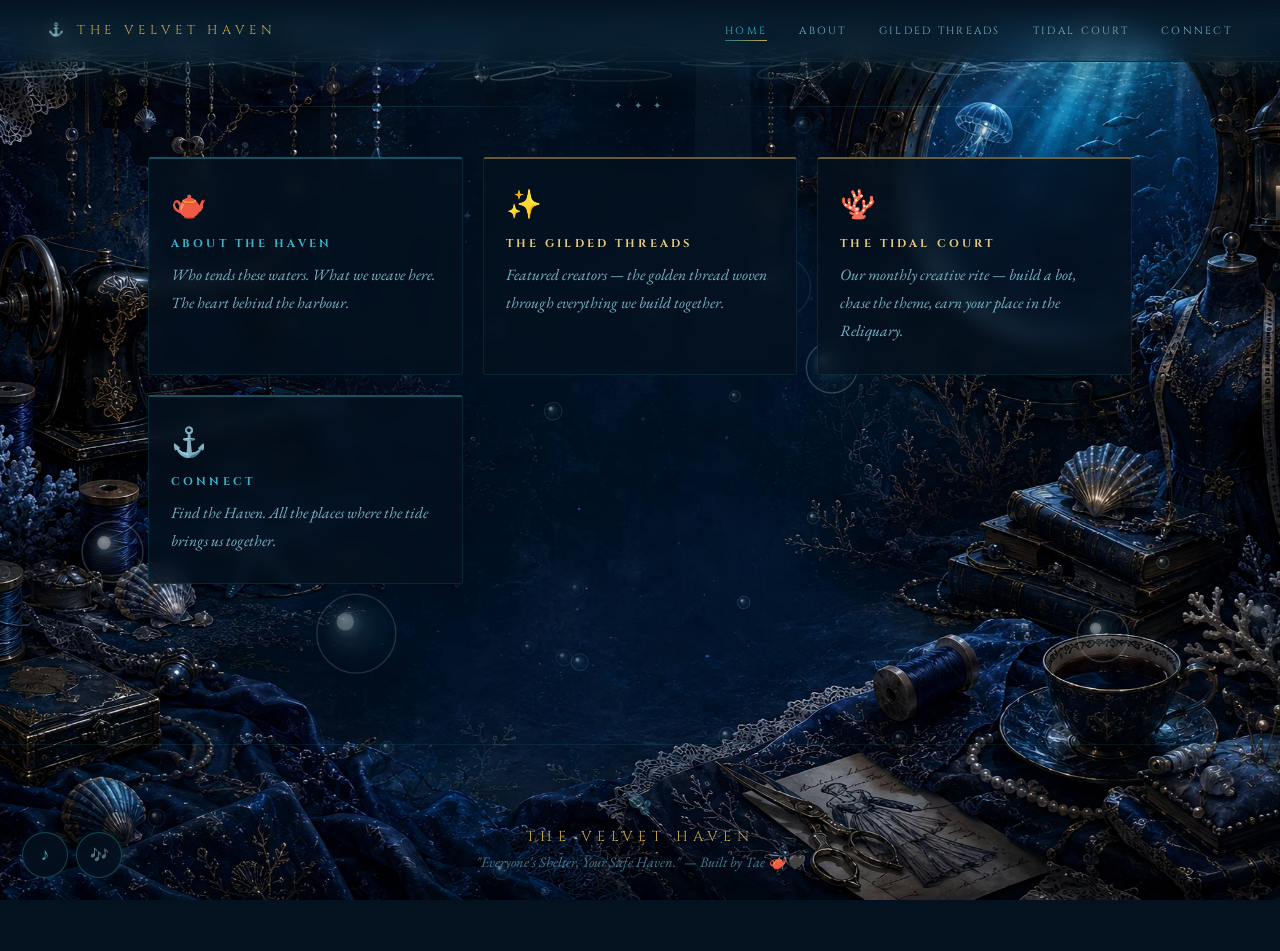
==== commit 5c8cd7ed: "your message here" ====
--- a/index.html
+++ b/index.html
@@ -953,8 +953,26 @@
   }
   if (btn) {
     syncBtn();
-    btn.addEventListener('click', () => { audio.paused ? audio.play() : audio.pause(); syncBtn(); localStorage.setItem(AUDIO_PLAYING_KEY, audio.paused ? '0' : '1'); });
-  }
+    btn.addEventListener('click', () => {
+      if (audio.paused) {
+        audio.play().then(() => {
+          syncBtn();
+          localStorage.setItem(AUDIO_PLAYING_KEY, '1');
+        }).catch(err => {
+          console.error('[Velvet Haven] audio.play() failed:', err.name, err.message, '| src:', audio.currentSrc);
+          syncBtn();
+          localStorage.setItem(AUDIO_PLAYING_KEY, '0');
+        });
+      } else {
+        audio.pause();
+        syncBtn();
+        localStorage.setItem(AUDIO_PLAYING_KEY, '0');
+      }
+    });
+  }
+  audio.addEventListener('error', () => {
+    console.error('[Velvet Haven] audio failed to load:', audio.error, '| src:', audio.currentSrc);
+  });
   audio.addEventListener('play', syncBtn);
   audio.addEventListener('pause', syncBtn);
 
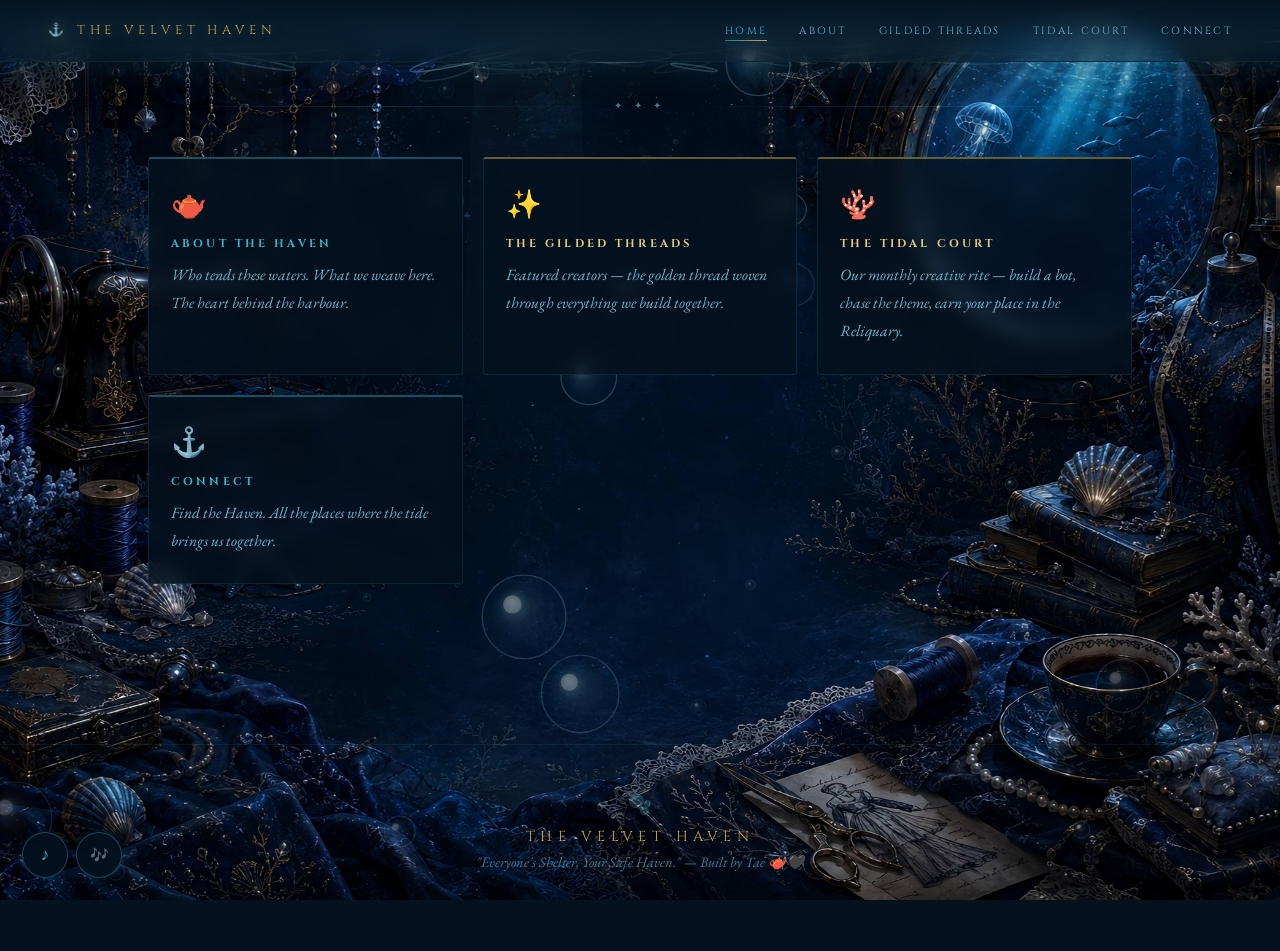
==== commit 6b8ec284: "your message here" ====
--- a/index.html
+++ b/index.html
@@ -894,18 +894,18 @@
      Add more soundtracks here — name is what shows in the modal,
      src is the mp3 filename (must sit alongside the other site files). */
   const TRACKS = [
-    { name: 'The Velvet Haven', src: 'The_Velvet_Haven.mp3' },
-    { name: 'A Remembering of Sky', src: 'A_Remembering_of_Sky.mp3' },
-    { name: 'Coral and Sand', src: 'Coral_and_Sand.mp3' },
-    { name: 'Sunlight Undersea', src: 'Sunlight_Undersea.mp3' },
-    { name: "The Captain's Lament", src: 'The_Captain_s_Lament.mp3' },
-    { name: 'The Copper Seamstress', src: 'The_Copper_Seamstress.mp3' },
-    { name: "The Sea's Eaving", src: 'The_Sea_s_Eaving.mp3' },
-    { name: "The Siren's Summons", src: 'The_Siren_s_Summons.mp3' },
-    { name: 'The Taeship', src: 'The_Taeship.mp3' },
-    { name: 'The Wreck', src: 'The_Wreck.mp3' },
+    { name: 'The Velvet Haven', src: 'The Velvet Haven.mp3' },
+    { name: 'A Remembering of Sky', src: 'A Remembering of Sky.mp3' },
+    { name: 'Coral and Sand', src: 'Coral and Sand.mp3' },
+    { name: 'Sunlight Undersea', src: 'Sunlight Undersea.mp3' },
+    { name: "The Captain's Lament", src: 'The Captain_s Lament.mp3' },
+    { name: 'The Copper Seamstress', src: 'The Copper Seamstress.mp3' },
+    { name: "The Sea's Eaving", src: "The Sea's Eaving.mp3" },
+    { name: "The Siren's Summons", src: "The Siren's Summons.mp3" },
+    { name: 'The Taeship', src: 'The Taeship.mp3' },
+    { name: 'The Wreck', src: 'The Wreck.mp3' },
     { name: 'Thunderous', src: 'Thunderous.mp3' },
-    { name: 'Underwater Waltzes', src: 'Underwater_Waltzes.mp3' },
+    { name: 'Underwater Waltzes', src: 'Underwater Waltzes.mp3' },
     { name: 'Vindictus', src: 'Vindictus.mp3' },
   ];
 
@@ -938,7 +938,7 @@
     const saveAudioState = () => {
       localStorage.setItem(AUDIO_TIME_KEY, String(window._vhAudio.currentTime));
       localStorage.setItem(AUDIO_PLAYING_KEY, window._vhAudio.paused ? '0' : '1');
-      localStorage.setItem(AUDIO_TRACK_KEY, window._vhAudio.src.split('/').pop());
+      localStorage.setItem(AUDIO_TRACK_KEY, decodeURIComponent(window._vhAudio.src.split('/').pop()));
     };
     setInterval(saveAudioState, 1000);
     window.addEventListener('pagehide', saveAudioState);
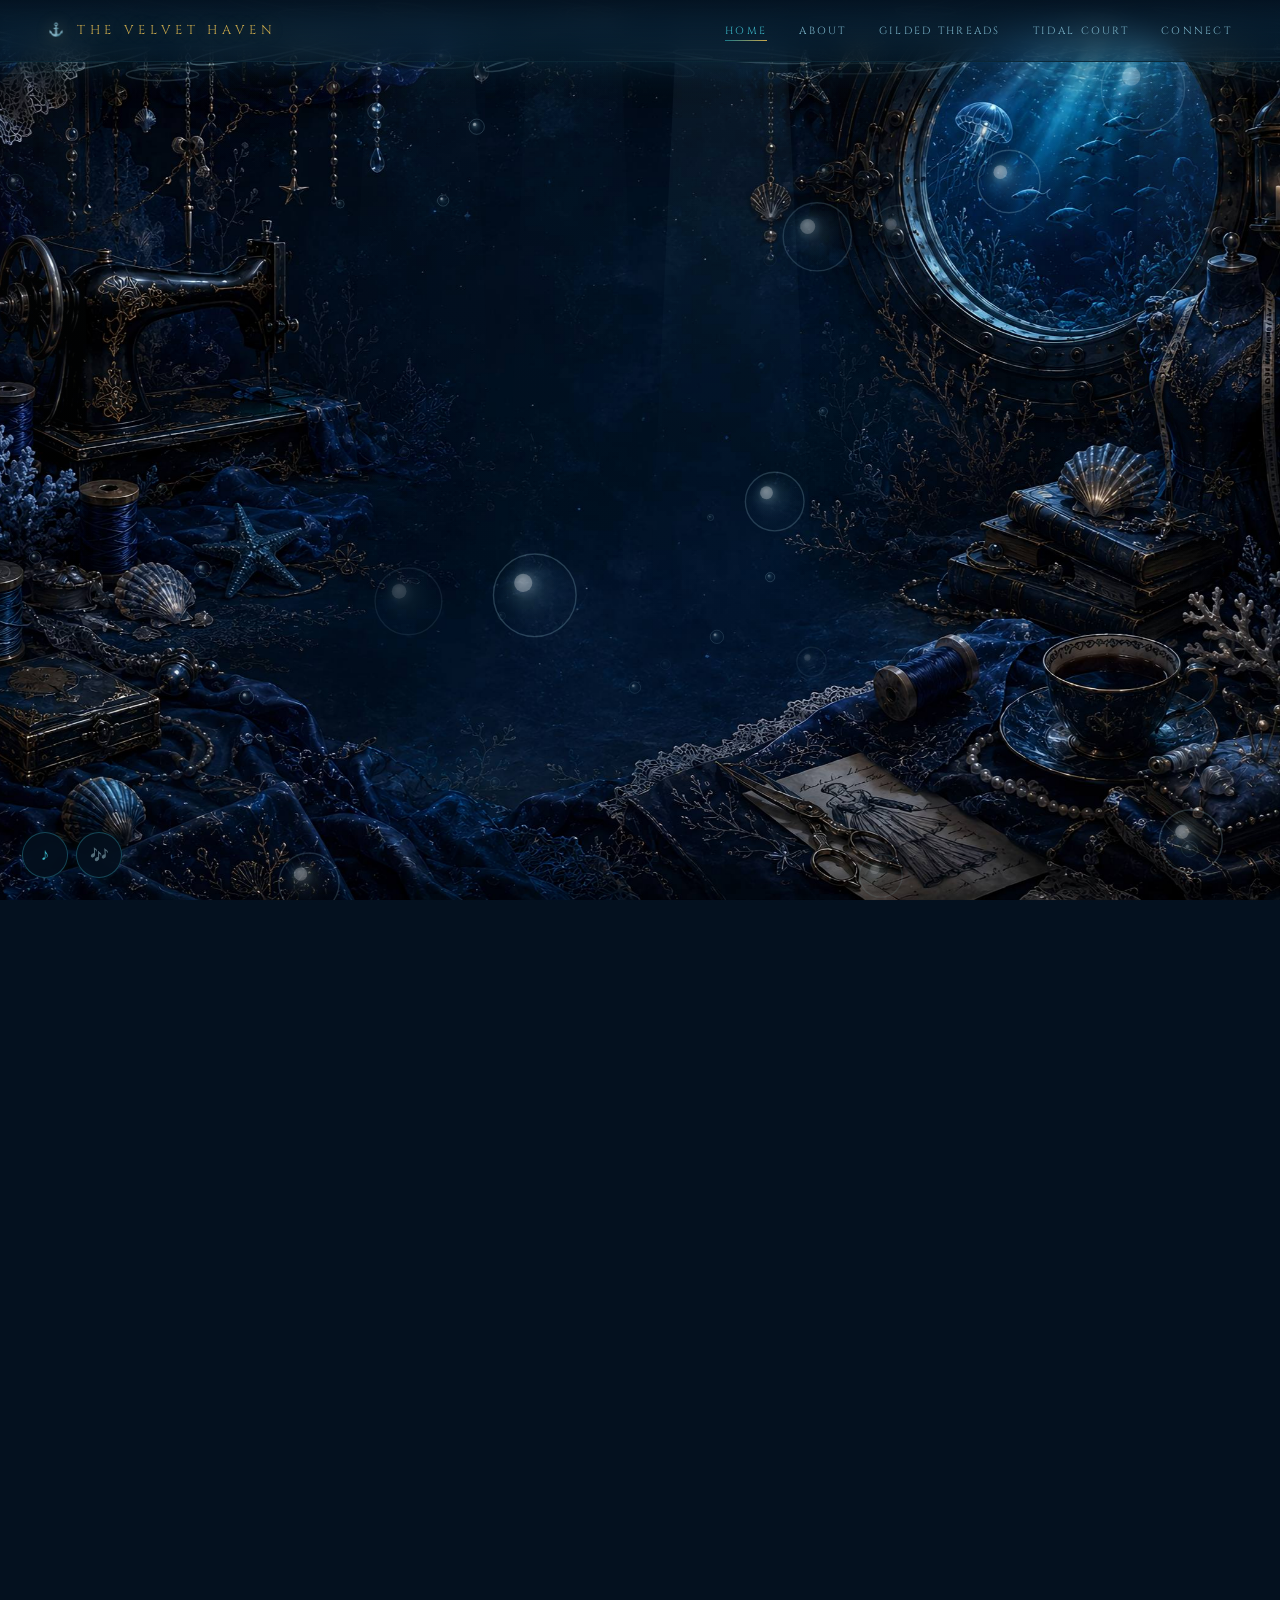
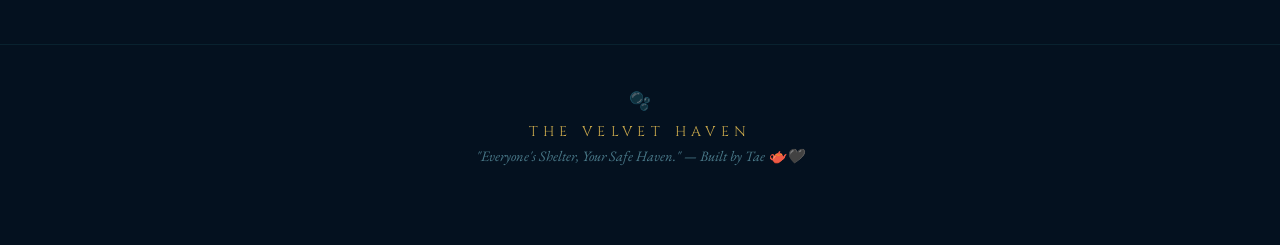
==== commit 36146ed6: "your message here" ====
--- a/index.html
+++ b/index.html
@@ -7,371 +7,58 @@
   <link rel="preconnect" href="https://fonts.googleapis.com">
   <link rel="preconnect" href="https://fonts.gstatic.com" crossorigin>
   <link href="https://fonts.googleapis.com/css2?family=Cinzel:wght@400;600;700&family=Cormorant+Garamond:ital,wght@0,300;0,400;0,600;1,300;1,400&family=EB+Garamond:ital,wght@0,400;1,400&display=swap" rel="stylesheet">
-  <style>
-/* ═══════════════════════════════════════════════════
-   THE VELVET HAVEN — Underwater Scene
-   Palette: deep ocean blues/teals, gold caustics,
-            crimson accents, sandy seabed
-═══════════════════════════════════════════════════ */
+  <link rel="stylesheet" href="vh-shared.css">
+  <style id="page-style">
+    /* ── HERO (homepage-only) ── */
+    .hero { position: relative; z-index: 3; min-height: 100vh; display: flex; align-items: center; justify-content: center; text-align: center; padding: 80px 20px 60px; }
+    .hero-content { max-width: 760px; position: relative; z-index: 2; }
+    .hero-eyebrow { font-family: var(--f-disp); font-size: 0.65rem; letter-spacing: 0.65em; color: var(--teal-pale); text-transform: uppercase; margin-bottom: 24px; opacity: 0; animation: riseUp 1.2s ease 0.4s both; }
+    .hero-title { font-family: var(--f-disp); font-weight: 700; font-size: clamp(2.8rem, 9vw, 6.5rem); line-height: 1; letter-spacing: 0.06em; margin-bottom: 8px; background: linear-gradient(180deg, var(--gold-lt) 0%, var(--gold) 40%, rgba(201,168,76,0.5) 100%); -webkit-background-clip: text; -webkit-text-fill-color: transparent; background-clip: text; opacity: 0; animation: riseUp 1.2s ease 0.6s both; filter: drop-shadow(0 0 30px rgba(201,168,76,0.4)); }
+    .hero-sub { font-family: var(--f-disp); font-size: 0.7rem; letter-spacing: 0.6em; color: var(--text-mute); text-transform: uppercase; margin-bottom: 28px; opacity: 0; animation: riseUp 1.2s ease 0.75s both; }
+    .hero-rule { width: 90px; height: 1px; margin: 0 auto 26px; background: linear-gradient(to right, transparent, var(--teal), transparent); opacity: 0; animation: riseUp 1.2s ease 0.85s both; }
+    .hero-tagline { font-family: var(--f-it); font-style: italic; font-weight: 300; font-size: clamp(1rem, 2.1vw, 1.22rem); color: var(--text-dim); line-height: 1.95; letter-spacing: 0.04em; max-width: 480px; margin: 0 auto 44px; opacity: 0; animation: riseUp 1.2s ease 1s both; }
+    .hero-tagline em { color: var(--gold-lt); font-style: italic; }
+    .hero-cta { display: flex; gap: 16px; justify-content: center; flex-wrap: wrap; opacity: 0; animation: riseUp 1.2s ease 1.15s both; }
+    .btn-p, .btn-s { font-family: var(--f-disp); font-size: 0.65rem; letter-spacing: 0.35em; text-transform: uppercase; padding: 13px 36px; border-radius: 2px; text-decoration: none; transition: all 0.35s ease; cursor: pointer; }
+    .btn-p { background: linear-gradient(135deg, rgba(26,122,138,0.4), rgba(4,17,31,0.7)); border: 1px solid rgba(58,181,197,0.5); color: var(--teal-pale); box-shadow: 0 0 18px rgba(26,122,138,0.2); }
+    .btn-p:hover { border-color: var(--teal-pale); color: #fff; box-shadow: 0 0 36px rgba(58,181,197,0.4); transform: translateY(-2px); }
+    .btn-s { background: transparent; border: 1px solid rgba(201,168,76,0.3); color: var(--gold); }
+    .btn-s:hover { border-color: var(--gold); color: var(--gold-lt); box-shadow: 0 0 20px rgba(201,168,76,0.2); transform: translateY(-2px); }
+    .scroll-hint { position: absolute; bottom: 28px; left: 50%; transform: translateX(-50%); display: flex; flex-direction: column; align-items: center; gap: 8px; z-index: 4; opacity: 0; animation: riseUp 1s ease 1.6s both; }
+    .scroll-hint span { font-family: var(--f-disp); font-size: 0.58rem; letter-spacing: 0.45em; color: var(--text-mute); text-transform: uppercase; }
+    .scroll-hint-arrow { width: 1px; height: 36px; background: linear-gradient(to bottom, rgba(58,181,197,0.5), transparent); animation: arrowPulse 2.5s ease-in-out infinite; }
+    @keyframes arrowPulse { 0%,100%{opacity:0.3;} 50%{opacity:1;} }
+    @keyframes riseUp { from { opacity: 0; transform: translateY(14px); } to { opacity: 1; transform: translateY(0); } }
 
-:root {
-  --deep:      #04111f;
-  --mid:       #082a40;
-  --surface:   #0e4a6b;
-  --teal:      #1a7a8a;
-  --teal-pale: #3ab5c5;
-  --gold:      #c9a84c;
-  --gold-lt:   #e2c97e;
-  --crimson:   #9c2007;
-  --sand:      #c4a882;
-  --sand-lt:   #e8d5b0;
-  --sand-dk:   #8a6a4a;
-  --foam:      rgba(255,255,255,0.06);
-  --text:      #d4eef5;
-  --text-dim:  #7ab3c8;
-  --text-mute: #4a7a8a;
-  --panel:     rgba(4,17,31,0.78);
-  --panel-b:   rgba(26,122,138,0.22);
-  --f-display: 'Cinzel', serif;
-  --f-body:    'Cormorant Garamond', serif;
-  --f-italic:  'EB Garamond', serif;
-}
-
-*,*::before,*::after { margin:0; padding:0; box-sizing:border-box; }
-html { scroll-behavior: smooth; }
-
-body {
-  background: var(--deep);
-  color: var(--text);
-  font-family: var(--f-body);
-  overflow-x: hidden;
-  min-height: 100vh;
-}
-
-/* ── BACKGROUND IMAGE ── */
-body::after {
-  content: '';
-  position: fixed; inset: 0; z-index: -1;
-  background: url('velvethaven.jpeg') center center / cover no-repeat;
-  pointer-events: none;
-}
-
-/* ── UNDERWATER CANVAS (fixed, behind everything) ── */
-#ocean-canvas {
-  position: fixed; inset: 0;
-  z-index: 0; pointer-events: none;
-}
-
-/* ── LOADING ── */
-#loader {
-  position: fixed; inset: 0; z-index: 99999;
-  background: var(--deep);
-  display: flex; flex-direction: column;
-  align-items: center; justify-content: center;
-  gap: 18px;
-  transition: opacity 1.4s ease, transform 1.4s ease;
-}
-#loader.fade-out { opacity: 0; transform: scale(1.04); pointer-events: none; }
-.loader-bubble {
-  width: 60px; height: 60px; border-radius: 50%;
-  border: 2px solid rgba(58,181,197,0.4);
-  box-shadow: 0 0 20px rgba(58,181,197,0.3), inset 0 0 14px rgba(58,181,197,0.1);
-  display: flex; align-items: center; justify-content: center;
-  font-size: 1.6rem;
-  animation: loaderBob 2s ease-in-out infinite;
-}
-@keyframes loaderBob {
-  0%,100% { transform: translateY(0) scale(1); }
-  50%      { transform: translateY(-8px) scale(1.05); }
-}
-.loader-text {
-  font-family: var(--f-display); font-size: 0.72rem;
-  letter-spacing: 0.5em; color: var(--teal-pale);
-  text-transform: uppercase;
-  animation: pulseText 2.5s ease-in-out infinite;
-}
-.loader-wave {
-  display: flex; gap: 6px;
-}
-.loader-wave span {
-  width: 4px; height: 20px; border-radius: 2px;
-  background: var(--teal);
-  animation: waveBar 1.2s ease-in-out infinite;
-}
-.loader-wave span:nth-child(2) { animation-delay: 0.15s; }
-.loader-wave span:nth-child(3) { animation-delay: 0.3s; }
-.loader-wave span:nth-child(4) { animation-delay: 0.45s; }
-.loader-wave span:nth-child(5) { animation-delay: 0.6s; }
-@keyframes waveBar {
-  0%,100% { transform: scaleY(0.3); opacity: 0.4; }
-  50%      { transform: scaleY(1.4); opacity: 1; }
-}
-@keyframes pulseText {
-  0%,100% { opacity: 0.5; }
-  50%      { opacity: 1; }
-}
-body.loading { overflow: hidden; }
-
-/* ── NAV ── */
-.topnav {
-  position: fixed; top: 0; left: 0; right: 0; height: 62px; z-index: 1000;
-  background: linear-gradient(to bottom, rgba(4,17,31,0.95), rgba(4,17,31,0.4));
-  backdrop-filter: blur(12px);
-  border-bottom: 1px solid rgba(58,181,197,0.12);
-  display: flex; align-items: center; justify-content: space-between;
-  padding: 0 48px;
-}
-.nav-logo {
-  font-family: var(--f-display); font-size: 0.8rem;
-  letter-spacing: 0.38em; color: var(--gold);
-  text-decoration: none; text-transform: uppercase;
-  text-shadow: 0 0 16px rgba(201,168,76,0.4);
-  transition: text-shadow 0.3s;
-}
-.nav-logo:hover { text-shadow: 0 0 28px rgba(201,168,76,0.7); }
-.nav-links { display: flex; gap: 32px; }
-.nav-links a {
-  font-family: var(--f-display); font-size: 0.65rem;
-  letter-spacing: 0.22em; color: var(--text-dim);
-  text-decoration: none; text-transform: uppercase;
-  transition: color 0.3s; position: relative;
-}
-.nav-links a::after {
-  content: ''; position: absolute; bottom: -3px; left: 0; right: 0;
-  height: 1px; background: linear-gradient(to right, var(--teal), var(--gold));
-  transform: scaleX(0); transition: transform 0.3s;
-}
-.nav-links a:hover, .nav-links a.active { color: var(--teal-pale); }
-.nav-links a:hover::after, .nav-links a.active::after { transform: scaleX(1); }
-.nav-burger {
-  display: none; background: none;
-  border: 1px solid rgba(58,181,197,0.3); color: var(--teal-pale);
-  font-size: 1.1rem; padding: 5px 10px; cursor: pointer; border-radius: 2px;
-}
-.mobile-menu {
-  display: none; position: fixed; top: 62px; left: 0; right: 0;
-  background: rgba(4,17,31,0.97); border-bottom: 1px solid rgba(58,181,197,0.12);
-  flex-direction: column; padding: 22px 48px; gap: 20px; z-index: 999;
-}
-.mobile-menu.open { display: flex; }
-.mobile-menu a {
-  font-family: var(--f-display); font-size: 0.78rem; letter-spacing: 0.25em;
-  color: var(--text-dim); text-decoration: none; text-transform: uppercase;
-  transition: color 0.3s;
-}
-.mobile-menu a:hover { color: var(--gold); }
-
-/* ── HERO ── */
-.hero {
-  position: relative; z-index: 3;
-  min-height: 100vh;
-  display: flex; align-items: center; justify-content: center;
-  text-align: center; padding: 80px 20px 60px;
-}
-.hero-content { max-width: 760px; position: relative; z-index: 2; }
-.hero-eyebrow {
-  font-family: var(--f-display); font-size: 0.65rem;
-  letter-spacing: 0.65em; color: var(--teal-pale);
-  text-transform: uppercase; margin-bottom: 24px;
-  opacity: 0; animation: riseUp 1.2s ease 0.4s both;
-}
-.hero-title {
-  font-family: var(--f-display); font-weight: 700;
-  font-size: clamp(2.8rem, 9vw, 6.5rem);
-  line-height: 1; letter-spacing: 0.06em;
-  margin-bottom: 8px;
-  background: linear-gradient(180deg, var(--gold-lt) 0%, var(--gold) 40%, rgba(201,168,76,0.5) 100%);
-  -webkit-background-clip: text; -webkit-text-fill-color: transparent;
-  background-clip: text;
-  opacity: 0; animation: riseUp 1.2s ease 0.6s both;
-  filter: drop-shadow(0 0 30px rgba(201,168,76,0.4));
-}
-.hero-sub {
-  font-family: var(--f-display); font-size: 0.7rem;
-  letter-spacing: 0.6em; color: var(--text-mute);
-  text-transform: uppercase; margin-bottom: 28px;
-  opacity: 0; animation: riseUp 1.2s ease 0.75s both;
-}
-.hero-rule {
-  width: 90px; height: 1px; margin: 0 auto 26px;
-  background: linear-gradient(to right, transparent, var(--teal), transparent);
-  opacity: 0; animation: riseUp 1.2s ease 0.85s both;
-}
-.hero-tagline {
-  font-family: var(--f-italic); font-style: italic; font-weight: 300;
-  font-size: clamp(1rem, 2.1vw, 1.22rem);
-  color: var(--text-dim); line-height: 1.95; letter-spacing: 0.04em;
-  max-width: 480px; margin: 0 auto 44px;
-  opacity: 0; animation: riseUp 1.2s ease 1s both;
-}
-.hero-tagline em { color: var(--gold-lt); font-style: italic; }
-.hero-cta {
-  display: flex; gap: 16px; justify-content: center; flex-wrap: wrap;
-  opacity: 0; animation: riseUp 1.2s ease 1.15s both;
-}
-.btn-p, .btn-s {
-  font-family: var(--f-display); font-size: 0.65rem;
-  letter-spacing: 0.35em; text-transform: uppercase;
-  padding: 13px 36px; border-radius: 2px; text-decoration: none;
-  transition: all 0.35s ease; cursor: pointer;
-}
-.btn-p {
-  background: linear-gradient(135deg, rgba(26,122,138,0.4), rgba(4,17,31,0.7));
-  border: 1px solid rgba(58,181,197,0.5); color: var(--teal-pale);
-  box-shadow: 0 0 18px rgba(26,122,138,0.2);
-}
-.btn-p:hover {
-  border-color: var(--teal-pale); color: #fff;
-  box-shadow: 0 0 36px rgba(58,181,197,0.4); transform: translateY(-2px);
-}
-.btn-s {
-  background: transparent; border: 1px solid rgba(201,168,76,0.3); color: var(--gold);
-}
-.btn-s:hover {
-  border-color: var(--gold); color: var(--gold-lt);
-  box-shadow: 0 0 20px rgba(201,168,76,0.2); transform: translateY(-2px);
-}
-
-/* scroll hint */
-.scroll-hint {
-  position: absolute; bottom: 28px; left: 50%; transform: translateX(-50%);
-  display: flex; flex-direction: column; align-items: center; gap: 8px; z-index: 4;
-  opacity: 0; animation: riseUp 1s ease 1.6s both;
-}
-.scroll-hint span {
-  font-family: var(--f-display); font-size: 0.58rem;
-  letter-spacing: 0.45em; color: var(--text-mute); text-transform: uppercase;
-}
-.scroll-hint-arrow {
-  width: 1px; height: 36px;
-  background: linear-gradient(to bottom, rgba(58,181,197,0.5), transparent);
-  animation: arrowPulse 2.5s ease-in-out infinite;
-}
-@keyframes arrowPulse { 0%,100%{opacity:0.3;} 50%{opacity:1;} }
-@keyframes riseUp {
-  from { opacity: 0; transform: translateY(14px); }
-  to   { opacity: 1; transform: translateY(0); }
-}
-
-/* ── CONTENT SECTIONS ── */
-.content-wrap {
-  position: relative; z-index: 3;
-  max-width: 1080px; margin: 0 auto;
-  padding: 40px 48px 160px;
-}
-
-/* section divider */
-.s-divider {
-  display: flex; align-items: center; justify-content: center;
-  gap: 18px; margin: 60px 0 44px;
-}
-.s-divider::before, .s-divider::after {
-  content: ''; flex: 1; height: 1px;
-  background: linear-gradient(to right, transparent, rgba(58,181,197,0.2), transparent);
-}
-.s-divider span { font-family: var(--f-display); font-size: 0.6rem; color: var(--text-mute); letter-spacing: 0.5em; white-space: nowrap; }
-
-/* section label */
-.s-label {
-  font-family: var(--f-display); font-size: 0.6rem;
-  letter-spacing: 0.55em; color: var(--teal-pale);
-  text-transform: uppercase; margin: 0 0 14px;
-  display: flex; align-items: center; gap: 12px; opacity: 0.8;
-}
-.s-label::after { content: ''; flex: 1; max-width: 60px; height: 1px; background: var(--teal); opacity: 0.35; }
-
-/* panels */
-.panel-grid {
-  display: grid; grid-template-columns: repeat(auto-fit, minmax(240px, 1fr));
-  gap: 20px; margin-top: 10px;
-}
-.panel-card {
-  background: var(--panel);
-  border: 1px solid var(--panel-b);
-  border-top: 2px solid rgba(58,181,197,0.4);
-  border-radius: 3px; padding: 28px 22px;
-  text-decoration: none; transition: all 0.4s ease;
-  position: relative; overflow: hidden;
-  backdrop-filter: blur(8px);
-}
-.panel-card::before {
-  content: ''; position: absolute; inset: 0;
-  background: radial-gradient(ellipse at top, rgba(26,122,138,0.08) 0%, transparent 70%);
-  opacity: 0; transition: opacity 0.4s;
-}
-.panel-card:hover::before { opacity: 1; }
-.panel-card:hover {
-  border-color: rgba(58,181,197,0.35);
-  border-top-color: var(--teal-pale);
-  transform: translateY(-6px);
-  box-shadow: 0 14px 48px rgba(8,42,64,0.6), 0 0 0 1px rgba(58,181,197,0.12);
-}
-.panel-card.gold-top { border-top-color: rgba(201,168,76,0.5); }
-.panel-card.gold-top:hover { border-top-color: var(--gold); }
-.panel-icon { font-size: 1.8rem; margin-bottom: 14px; display: block; }
-.panel-card h3 {
-  font-family: var(--f-display); font-size: 0.7rem;
-  letter-spacing: 0.28em; color: var(--teal-pale); margin-bottom: 10px;
-  text-transform: uppercase;
-}
-.panel-card.gold-top h3 { color: var(--gold-lt); }
-.panel-card p {
-  font-family: var(--f-italic); font-style: italic;
-  font-size: 0.98rem; color: var(--text-dim); line-height: 1.8; margin: 0;
-}
-
-/* ── FOOTER ── */
-footer {
-  position: relative; z-index: 3;
-  text-align: center; padding: 48px 20px 80px;
-  border-top: 1px solid rgba(58,181,197,0.1);
-}
-.footer-bubble { font-size: 1.2rem; margin-bottom: 10px; display: block; opacity: 0.4; animation: loaderBob 4s ease-in-out infinite; }
-.footer-title { font-family: var(--f-display); font-size: 0.9rem; letter-spacing: 0.38em; color: var(--gold); margin-bottom: 6px; }
-.footer-sub { font-family: var(--f-italic); font-style: italic; font-size: 0.9rem; color: var(--text-mute); }
-
-/* ── AUDIO BUTTON ── */
-#audio-btn {
-  position: fixed; bottom: 22px; left: 22px; z-index: 9998;
-  width: 46px; height: 46px; border-radius: 50%;
-  background: rgba(4,17,31,0.85);
-  border: 1px solid rgba(58,181,197,0.35);
-  color: var(--teal-pale); font-size: 17px; cursor: pointer;
-  display: flex; align-items: center; justify-content: center;
-  backdrop-filter: blur(8px);
-  transition: all 0.2s; box-shadow: 0 0 12px rgba(26,122,138,0.15);
-}
-#audio-btn:hover { transform: scale(1.1); box-shadow: 0 0 22px rgba(58,181,197,0.3); }
-#audio-btn.playing { animation: audioPulse 2.5s ease-in-out infinite; }
-@keyframes audioPulse {
-  0%,100% { box-shadow: 0 0 0 0 rgba(58,181,197,0.3); }
-  50%      { box-shadow: 0 0 0 9px rgba(58,181,197,0); }
-}
-
-/* ── RESPONSIVE ── */
-@media (max-width: 768px) {
-  .topnav { padding: 0 20px; }
-  .nav-links { display: none; }
-  .nav-burger { display: block; }
-  .content-wrap { padding: 30px 18px 120px; }
-}
+    /* ── PANEL SECTION (homepage-only) ── */
+    .content-wrap { position: relative; z-index: 3; max-width: 1080px; margin: 0 auto; padding: 40px 48px 160px; }
+    .s-divider { display: flex; align-items: center; justify-content: center; gap: 18px; margin: 60px 0 44px; }
+    .s-divider::before, .s-divider::after { content: ''; flex: 1; height: 1px; background: linear-gradient(to right, transparent, rgba(58,181,197,0.2), transparent); }
+    .s-divider span { font-family: var(--f-disp); font-size: 0.6rem; color: var(--text-mute); letter-spacing: 0.5em; white-space: nowrap; }
+    .panel-grid { display: grid; grid-template-columns: repeat(auto-fit, minmax(240px, 1fr)); gap: 20px; margin-top: 10px; }
+    .panel-card { background: var(--panel); border: 1px solid var(--panel-b); border-top: 2px solid rgba(58,181,197,0.4); border-radius: 3px; padding: 28px 22px; text-decoration: none; transition: all 0.4s ease; position: relative; overflow: hidden; backdrop-filter: blur(8px); }
+    .panel-card::before { content: ''; position: absolute; inset: 0; background: radial-gradient(ellipse at top, rgba(26,122,138,0.08) 0%, transparent 70%); opacity: 0; transition: opacity 0.4s; }
+    .panel-card:hover::before { opacity: 1; }
+    .panel-card:hover { border-color: rgba(58,181,197,0.35); border-top-color: var(--teal-pale); transform: translateY(-6px); box-shadow: 0 14px 48px rgba(8,42,64,0.6), 0 0 0 1px rgba(58,181,197,0.12); }
+    .panel-card.gold-top { border-top-color: rgba(201,168,76,0.5); }
+    .panel-card.gold-top:hover { border-top-color: var(--gold); }
+    .panel-icon { font-size: 1.8rem; margin-bottom: 14px; display: block; }
+    .panel-card h3 { font-family: var(--f-disp); font-size: 0.7rem; letter-spacing: 0.28em; color: var(--teal-pale); margin-bottom: 10px; text-transform: uppercase; }
+    .panel-card.gold-top h3 { color: var(--gold-lt); }
+    .panel-card p { font-family: var(--f-it); font-style: italic; font-size: 0.98rem; color: var(--text-dim); line-height: 1.8; margin: 0; }
+    @media (max-width: 768px) { .content-wrap { padding: 30px 18px 120px; } }
   </style>
 </head>
 <body>
 
-<!-- LOADER -->
 <div id="loader">
   <div class="loader-bubble">🫧</div>
   <div class="loader-text">descending</div>
-  <div class="loader-wave">
-    <span></span><span></span><span></span><span></span><span></span>
-  </div>
+  <div class="loader-wave"><span></span><span></span><span></span><span></span><span></span></div>
 </div>
 
-<!-- OCEAN CANVAS — everything drawn here -->
 <canvas id="ocean-canvas"></canvas>
 
-<!-- NAV -->
 <nav class="topnav">
   <a href="index.html" class="nav-logo">⚓ The Velvet Haven</a>
   <div class="nav-links">
@@ -391,8 +78,9 @@
   <a href="vh-connect.html">Connect</a>
 </div>
 
-<!-- HERO -->
-<section class="hero" id="content" style="display:none;">
+<main id="page-root">
+
+<section class="hero">
   <div class="hero-content">
     <div class="hero-eyebrow">— a private harbour —</div>
     <h1 class="hero-title">THE VELVET<br>HAVEN</h1>
@@ -412,7 +100,6 @@
   </div>
 </section>
 
-<!-- PANEL SECTION -->
 <div class="content-wrap">
   <div class="s-divider"><span>✦ ✦ ✦</span></div>
   <div class="panel-grid">
@@ -439,7 +126,8 @@
   </div>
 </div>
 
-<!-- FOOTER -->
+</main>
+
 <footer>
   <span class="footer-bubble">🫧</span>
   <div class="footer-title">THE VELVET HAVEN</div>
@@ -448,622 +136,6 @@
 
 <audio id="cm-audio"></audio>
 <button id="audio-btn" title="Play music">♪</button>
-
-<script>
-/* ═══════════════════════════════════════════════════
-   UNDERWATER OCEAN CANVAS
-   - Deep water gradient background
-   - Surface caustic light ripples (top)
-   - Mid-water volumetric light rays
-   - Rising bubbles (large + small, realistic)
-   - Sandy seabed with ripples and shells
-   - Swaying kelp/seagrass
-═══════════════════════════════════════════════════ */
-(function () {
-  const canvas = document.getElementById('ocean-canvas');
-  const ctx    = canvas.getContext('2d');
-  let W, H, dpr;
-
-  // ── Resize ──
-  function resize() {
-    dpr = window.devicePixelRatio || 1;
-    W = canvas.width  = window.innerWidth  * dpr;
-    H = canvas.height = window.innerHeight * dpr;
-    canvas.style.width  = window.innerWidth  + 'px';
-    canvas.style.height = window.innerHeight + 'px';
-    ctx.scale(dpr, dpr);
-  }
-  window.addEventListener('resize', () => { ctx.setTransform(1,0,0,1,0,0); resize(); });
-
-  const vW = () => W / dpr;
-  const vH = () => H / dpr;
-
-  /* ── CAUSTIC SURFACE SHIMMER ── */
-  const caustics = [];
-  function initCaustics(w, h) {
-    caustics.length = 0;
-    const n = Math.floor(w * 0.08);
-    for (let i = 0; i < n; i++) {
-      caustics.push({
-        x: Math.random() * w,
-        y: Math.random() * h * 0.08,  // top 8% = water surface
-        rx: Math.random() * 60 + 20,
-        ry: Math.random() * 6 + 2,
-        rot: (Math.random() - 0.5) * 0.5,
-        rotV: (Math.random() - 0.5) * 0.004,
-        alpha: Math.random() * 0.28 + 0.05,
-        pulse: Math.random() * Math.PI * 2,
-        pulseV: Math.random() * 0.012 + 0.006,
-        drift: (Math.random() - 0.5) * 0.3,
-      });
-    }
-  }
-
-  function drawSurface(w, h) {
-    // Water surface shimmer band
-    const surfaceGrad = ctx.createLinearGradient(0, 0, 0, h * 0.12);
-    surfaceGrad.addColorStop(0, 'rgba(14,74,107,0.95)');
-    surfaceGrad.addColorStop(0.4, 'rgba(14,74,107,0.5)');
-    surfaceGrad.addColorStop(1, 'transparent');
-    ctx.fillStyle = surfaceGrad;
-    ctx.fillRect(0, 0, w, h * 0.12);
-
-    // Caustic rings
-    caustics.forEach(c => {
-      c.pulse += c.pulseV;
-      c.rot   += c.rotV;
-      c.x     += c.drift;
-      if (c.x > w + 80) c.x = -80;
-      if (c.x < -80)    c.x = w + 80;
-
-      const a = c.alpha * (0.6 + 0.4 * Math.sin(c.pulse));
-      ctx.save();
-      ctx.translate(c.x, c.y + Math.sin(c.pulse * 0.7) * 4);
-      ctx.rotate(c.rot);
-      ctx.beginPath();
-      ctx.ellipse(0, 0, c.rx, c.ry, 0, 0, Math.PI * 2);
-      ctx.strokeStyle = `rgba(180,230,240,${a})`;
-      ctx.lineWidth = 1.5;
-      ctx.stroke();
-      ctx.restore();
-    });
-  }
-
-  /* ── LIGHT RAYS ── */
-  const rays = [];
-  function initRays(w) {
-    rays.length = 0;
-    const n = 8;
-    for (let i = 0; i < n; i++) {
-      rays.push({
-        x: (i / n + Math.random() * 0.08) * w,
-        width: Math.random() * 80 + 30,
-        alpha: Math.random() * 0.06 + 0.015,
-        pulse: Math.random() * Math.PI * 2,
-        pulseV: Math.random() * 0.006 + 0.003,
-        sway: 0,
-        swayV: (Math.random() - 0.5) * 0.4,
-      });
-    }
-  }
-
-  function drawRays(w, h) {
-    rays.forEach(r => {
-      r.pulse += r.pulseV;
-      r.sway  += r.swayV * 0.01;
-      const a = r.alpha * (0.6 + 0.4 * Math.sin(r.pulse));
-      const grad = ctx.createLinearGradient(r.x, 0, r.x + Math.sin(r.sway) * 40, h * 0.75);
-      grad.addColorStop(0, `rgba(180,230,240,${a})`);
-      grad.addColorStop(0.5, `rgba(100,180,210,${a * 0.4})`);
-      grad.addColorStop(1, 'transparent');
-      ctx.beginPath();
-      ctx.moveTo(r.x - r.width * 0.5, 0);
-      ctx.lineTo(r.x + r.width * 0.5, 0);
-      ctx.lineTo(r.x + r.width * 0.5 + Math.sin(r.sway) * 60 + r.width * 0.3, h * 0.75);
-      ctx.lineTo(r.x - r.width * 0.5 + Math.sin(r.sway) * 60 - r.width * 0.3, h * 0.75);
-      ctx.closePath();
-      ctx.fillStyle = grad;
-      ctx.fill();
-    });
-  }
-
-  /* ── BUBBLES ── */
-  const bubbles = [];
-  function spawnBubble(w, h) {
-    const large = Math.random() < 0.18;
-    return {
-      x: Math.random() * w,
-      y: h * (0.6 + Math.random() * 0.35),
-      r: large ? Math.random() * 28 + 14 : Math.random() * 7 + 2,
-      vy: large ? -(Math.random() * 0.6 + 0.25) : -(Math.random() * 1.1 + 0.4),
-      wobble: Math.random() * Math.PI * 2,
-      wobbleV: (Math.random() - 0.5) * 0.06,
-      wobbleAmp: Math.random() * 18 + 4,
-      alpha: Math.random() * 0.35 + 0.1,
-      large,
-    };
-  }
-
-  function initBubbles(w, h) {
-    bubbles.length = 0;
-    for (let i = 0; i < 55; i++) {
-      const b = spawnBubble(w, h);
-      b.y = Math.random() * h;
-      bubbles.push(b);
-    }
-  }
-
-  function drawBubbles(w, h) {
-    if (Math.random() < 0.04) bubbles.push(spawnBubble(w, h));
-    for (let i = bubbles.length - 1; i >= 0; i--) {
-      const b = bubbles[i];
-      b.wobble += b.wobbleV;
-      b.x += Math.sin(b.wobble) * (b.r * 0.04);
-      b.y += b.vy;
-      if (b.y < -b.r * 2) { bubbles.splice(i, 1); continue; }
-
-      ctx.save();
-      // Bubble body
-      const grad = ctx.createRadialGradient(
-        b.x - b.r * 0.3, b.y - b.r * 0.35, b.r * 0.05,
-        b.x, b.y, b.r
-      );
-      grad.addColorStop(0, `rgba(220,245,255,${b.alpha * 0.9})`);
-      grad.addColorStop(0.35, `rgba(140,210,230,${b.alpha * 0.3})`);
-      grad.addColorStop(0.7, `rgba(80,160,200,${b.alpha * 0.1})`);
-      grad.addColorStop(1, `rgba(40,100,150,${b.alpha * 0.05})`);
-
-      ctx.beginPath();
-      ctx.arc(b.x, b.y, b.r, 0, Math.PI * 2);
-      ctx.fillStyle = grad;
-      ctx.fill();
-
-      // Bubble rim
-      ctx.beginPath();
-      ctx.arc(b.x, b.y, b.r, 0, Math.PI * 2);
-      ctx.strokeStyle = `rgba(180,230,245,${b.alpha * 0.55})`;
-      ctx.lineWidth = b.large ? 1.4 : 0.8;
-      ctx.stroke();
-
-      // Highlight glint
-      if (b.r > 5) {
-        ctx.beginPath();
-        ctx.arc(b.x - b.r * 0.28, b.y - b.r * 0.3, b.r * 0.22, 0, Math.PI * 2);
-        ctx.fillStyle = `rgba(255,255,255,${b.alpha * 0.7})`;
-        ctx.fill();
-      }
-      ctx.restore();
-    }
-  }
-
-  /* ── SEABED ── */
-  let seabedData = null;
-  const sandPebbles = [];
-  const shellsData  = [];
-
-  function buildSeabed() {
-    const w = vW(), h = vH();
-    const bedY = h * 0.82;
-
-    // Sand ripple points
-    seabedData = { y: bedY, w };
-
-    // Pebbles
-    sandPebbles.length = 0;
-    for (let i = 0; i < 60; i++) {
-      sandPebbles.push({
-        x: Math.random() * w,
-        y: bedY + Math.random() * 8,
-        rx: Math.random() * 6 + 2,
-        ry: Math.random() * 3 + 1,
-        rot: Math.random() * Math.PI,
-        c: Math.random(),
-      });
-    }
-
-    // Shell shapes
-    shellsData.length = 0;
-    for (let i = 0; i < 12; i++) {
-      shellsData.push({
-        x: Math.random() * w,
-        y: bedY + 2 + Math.random() * 6,
-        size: Math.random() * 8 + 4,
-        rot: Math.random() * Math.PI * 2,
-        type: Math.floor(Math.random() * 3),
-      });
-    }
-  }
-
-  function drawSeabed(w, h) {
-    if (!seabedData) return;
-    const bedY = seabedData.y;
-
-    // Sand body
-    const sandGrad = ctx.createLinearGradient(0, bedY - 10, 0, h);
-    sandGrad.addColorStop(0, 'rgba(156,130,90,0.95)');
-    sandGrad.addColorStop(0.08, 'rgba(180,152,106,0.98)');
-    sandGrad.addColorStop(0.3, 'rgba(164,136,92,1)');
-    sandGrad.addColorStop(1, 'rgba(120,96,60,1)');
-    ctx.fillStyle = sandGrad;
-    ctx.fillRect(0, bedY, w, h - bedY);
-
-    // Sand surface — wavy line
-    const t = Date.now() * 0.00008;
-    ctx.beginPath();
-    ctx.moveTo(0, bedY);
-    for (let x = 0; x <= w; x += 3) {
-      const y = bedY + Math.sin(x * 0.018 + t) * 3 + Math.sin(x * 0.04 + t * 1.3) * 1.5;
-      ctx.lineTo(x, y);
-    }
-    ctx.lineTo(w, h); ctx.lineTo(0, h); ctx.closePath();
-    const waveGrad = ctx.createLinearGradient(0, bedY - 4, 0, bedY + 8);
-    waveGrad.addColorStop(0, 'rgba(200,175,130,0.9)');
-    waveGrad.addColorStop(1, 'rgba(156,130,90,0)');
-    ctx.fillStyle = waveGrad;
-    ctx.fill();
-
-    // Sand ripple lines
-    ctx.save();
-    ctx.globalAlpha = 0.22;
-    for (let ry = bedY + 8; ry < h - 4; ry += 10) {
-      ctx.beginPath();
-      for (let x = 0; x <= w; x += 3) {
-        const y = ry + Math.sin(x * 0.025 + t * 0.7 + ry * 0.05) * 2;
-        x === 0 ? ctx.moveTo(x, y) : ctx.lineTo(x, y);
-      }
-      ctx.strokeStyle = 'rgba(120,96,60,0.8)';
-      ctx.lineWidth = 0.7;
-      ctx.stroke();
-    }
-    ctx.restore();
-
-    // Pebbles
-    sandPebbles.forEach(p => {
-      const c = p.c;
-      ctx.save();
-      ctx.translate(p.x, p.y);
-      ctx.rotate(p.rot);
-      ctx.beginPath();
-      ctx.ellipse(0, 0, p.rx, p.ry, 0, 0, Math.PI * 2);
-      const tone = Math.floor(100 + c * 60);
-      ctx.fillStyle = `rgba(${tone},${Math.floor(tone * 0.88)},${Math.floor(tone * 0.7)},0.7)`;
-      ctx.fill();
-      ctx.restore();
-    });
-
-    // Simple shells (spiral suggestion)
-    shellsData.forEach(s => {
-      ctx.save();
-      ctx.translate(s.x, s.y);
-      ctx.rotate(s.rot);
-      if (s.type === 0) {
-        // clam shape
-        ctx.beginPath();
-        ctx.ellipse(0, 0, s.size, s.size * 0.6, 0, 0, Math.PI * 2);
-        ctx.fillStyle = 'rgba(220,200,165,0.75)';
-        ctx.fill();
-        ctx.strokeStyle = 'rgba(180,155,110,0.5)';
-        ctx.lineWidth = 0.6;
-        ctx.stroke();
-        // ridges
-        for (let r = 0; r < 5; r++) {
-          ctx.beginPath();
-          ctx.moveTo(0, 0);
-          ctx.lineTo(Math.cos(r * 0.35 - 0.7) * s.size, Math.sin(r * 0.35 - 0.7) * s.size * 0.6);
-          ctx.strokeStyle = 'rgba(160,135,90,0.4)';
-          ctx.lineWidth = 0.5;
-          ctx.stroke();
-        }
-      } else if (s.type === 1) {
-        // spiral shell suggestion
-        ctx.beginPath();
-        for (let a = 0; a < Math.PI * 4; a += 0.15) {
-          const rr = (a / (Math.PI * 4)) * s.size;
-          const sx = Math.cos(a) * rr;
-          const sy = Math.sin(a) * rr;
-          a === 0 ? ctx.moveTo(sx, sy) : ctx.lineTo(sx, sy);
-        }
-        ctx.strokeStyle = 'rgba(210,185,140,0.7)';
-        ctx.lineWidth = 1.2;
-        ctx.stroke();
-      } else {
-        // starfish suggestion
-        for (let arm = 0; arm < 5; arm++) {
-          const angle = (arm / 5) * Math.PI * 2 - Math.PI / 2;
-          ctx.beginPath();
-          ctx.moveTo(0, 0);
-          ctx.lineTo(Math.cos(angle) * s.size, Math.sin(angle) * s.size);
-          ctx.strokeStyle = 'rgba(200,120,80,0.6)';
-          ctx.lineWidth = 2;
-          ctx.lineCap = 'round';
-          ctx.stroke();
-        }
-      }
-      ctx.restore();
-    });
-  }
-
-  /* ── SEAGRASS / KELP ── */
-  const plants = [];
-  function initPlants(w, h) {
-    plants.length = 0;
-    const bedY = h * 0.82;
-    const n = Math.floor(w * 0.025);
-    for (let i = 0; i < n; i++) {
-      plants.push({
-        x: Math.random() * w,
-        baseY: bedY,
-        height: Math.random() * (h * 0.15) + h * 0.06,
-        segs: Math.floor(Math.random() * 4) + 5,
-        phase: Math.random() * Math.PI * 2,
-        speed: Math.random() * 0.008 + 0.004,
-        amp: Math.random() * 12 + 5,
-        thick: Math.random() * 2.5 + 0.8,
-        hue: Math.random() < 0.3 ? 'crimson' : (Math.random() < 0.5 ? 'teal' : 'green'),
-      });
-    }
-  }
-
-  function drawPlants(h) {
-    const t = Date.now() * 0.001;
-    plants.forEach(p => {
-      const segH = p.height / p.segs;
-      ctx.beginPath();
-      let px = p.x, py = p.baseY;
-
-      for (let s = 0; s < p.segs; s++) {
-        const frac  = (s + 1) / p.segs;
-        const sway  = Math.sin(t * p.speed * 60 + p.phase + frac * 1.2) * p.amp * frac;
-        const cpx   = px + sway * 0.6;
-        const cpy   = py - segH * 0.5;
-        const npx   = px + sway;
-        const npy   = py - segH;
-        s === 0 ? ctx.moveTo(px, py) : null;
-        ctx.quadraticCurveTo(cpx, cpy, npx, npy);
-        px = npx; py = npy;
-      }
-
-      let color;
-      if (p.hue === 'crimson') color = `rgba(140,40,20,0.65)`;
-      else if (p.hue === 'teal') color = `rgba(20,100,100,0.7)`;
-      else color = `rgba(20,80,40,0.7)`;
-
-      ctx.strokeStyle = color;
-      ctx.lineWidth = p.thick;
-      ctx.lineCap = 'round';
-      ctx.stroke();
-    });
-  }
-
-  /* ── WATER BACKGROUND GRADIENT ── */
-  function drawWater(w, h) {
-    const grad = ctx.createLinearGradient(0, 0, 0, h);
-    grad.addColorStop(0,    '#0e3a52');
-    grad.addColorStop(0.12, '#082a40');
-    grad.addColorStop(0.45, '#061e30');
-    grad.addColorStop(0.78, '#04151f');
-    grad.addColorStop(1,    '#020c14');
-    ctx.fillStyle = grad;
-    ctx.fillRect(0, 0, w, h);
-  }
-
-  /* ── MAIN DRAW LOOP ── */
-  function draw() {
-    const w = vW(), h = vH();
-    ctx.clearRect(0, 0, w, h);
-    drawRays(w, h);
-    drawSurface(w, h);
-    drawBubbles(w, h);
-    requestAnimationFrame(draw);
-  }
-
-  /* ── INIT ── */
-  resize();
-  initCaustics(vW(), vH());
-  initRays(vW());
-  initBubbles(vW(), vH());
-  draw();
-
-  // Reinit on resize
-  window.addEventListener('resize', () => {
-    initCaustics(vW(), vH());
-    initRays(vW());
-    initBubbles(vW(), vH());
-  });
-})();
-
-/* ── LOADER ──
-   Runs immediately instead of waiting on window 'load', so the
-   loader's visible duration doesn't depend on how long the
-   background image/fonts take to download. */
-(function () {
-  const loader  = document.getElementById('loader');
-  const content = document.getElementById('content');
-  const btn     = document.getElementById('audio-btn');
-
-  document.body.classList.add('loading');
-  setTimeout(() => loader.classList.add('fade-out'), 1400);
-  setTimeout(() => {
-    loader.style.display = 'none';
-    document.body.classList.remove('loading');
-    if (content) { content.style.display = 'flex'; }
-  }, 2800);
-
-  // Audio
-  /* ── TRACK LIST ──
-     Add more soundtracks here — name is what shows in the modal,
-     src is the mp3 filename (must sit alongside the other site files). */
-  const TRACKS = [
-    { name: 'The Velvet Haven', src: 'The Velvet Haven.mp3' },
-    { name: 'A Remembering of Sky', src: 'A Remembering of Sky.mp3' },
-    { name: 'Coral and Sand', src: 'Coral and Sand.mp3' },
-    { name: 'Sunlight Undersea', src: 'Sunlight Undersea.mp3' },
-    { name: "The Captain's Lament", src: 'The Captain_s Lament.mp3' },
-    { name: 'The Copper Seamstress', src: 'The Copper Seamstress.mp3' },
-    { name: "The Sea's Eaving", src: "The Sea's Eaving.mp3" },
-    { name: "The Siren's Summons", src: "The Siren's Summons.mp3" },
-    { name: 'The Taeship', src: 'The Taeship.mp3' },
-    { name: 'The Wreck', src: 'The Wreck.mp3' },
-    { name: 'Thunderous', src: 'Thunderous.mp3' },
-    { name: 'Underwater Waltzes', src: 'Underwater Waltzes.mp3' },
-    { name: 'Vindictus', src: 'Vindictus.mp3' },
-  ];
-
-  const AUDIO_TIME_KEY = 'vh_audio_time';
-  const AUDIO_PLAYING_KEY = 'vh_audio_playing';
-  const AUDIO_TRACK_KEY = 'vh_audio_track';
-
-  const savedTrackSrc = localStorage.getItem(AUDIO_TRACK_KEY);
-  const AUDIO_SRC = (TRACKS.some(t => t.src === savedTrackSrc) && savedTrackSrc) || TRACKS[0].src;
-
-  if (!window._vhAudio) {
-    window._vhAudio = new Audio(AUDIO_SRC);
-    window._vhAudio.loop = true;
-    window._vhAudio.volume = 0.38;
-
-    // Resume exactly where the previous page left off, instead of restarting at 0.
-    const savedTime = parseFloat(localStorage.getItem(AUDIO_TIME_KEY));
-    const wasPlaying = localStorage.getItem(AUDIO_PLAYING_KEY) === '1';
-    if (!isNaN(savedTime)) {
-      window._vhAudio.addEventListener('loadedmetadata', () => {
-        window._vhAudio.currentTime = savedTime;
-      }, { once: true });
-    }
-    if (wasPlaying) {
-      window._vhAudio.play().catch(() => {});
-    }
-
-    // Save position/state continuously so a hard refresh, tab close, or the
-    // next page navigation always has a fresh spot to resume from.
-    const saveAudioState = () => {
-      localStorage.setItem(AUDIO_TIME_KEY, String(window._vhAudio.currentTime));
-      localStorage.setItem(AUDIO_PLAYING_KEY, window._vhAudio.paused ? '0' : '1');
-      localStorage.setItem(AUDIO_TRACK_KEY, decodeURIComponent(window._vhAudio.src.split('/').pop()));
-    };
-    setInterval(saveAudioState, 1000);
-    window.addEventListener('pagehide', saveAudioState);
-    window.addEventListener('beforeunload', saveAudioState);
-  }
-  const audio = window._vhAudio;
-  function syncBtn() {
-    if (!btn) return;
-    btn.textContent = audio.paused ? '♪' : '♬';
-    btn.classList.toggle('playing', !audio.paused);
-    btn.title = audio.paused ? 'Play music' : 'Pause music';
-  }
-  if (btn) {
-    syncBtn();
-    btn.addEventListener('click', () => {
-      if (audio.paused) {
-        audio.play().then(() => {
-          syncBtn();
-          localStorage.setItem(AUDIO_PLAYING_KEY, '1');
-        }).catch(err => {
-          console.error('[Velvet Haven] audio.play() failed:', err.name, err.message, '| src:', audio.currentSrc);
-          syncBtn();
-          localStorage.setItem(AUDIO_PLAYING_KEY, '0');
-        });
-      } else {
-        audio.pause();
-        syncBtn();
-        localStorage.setItem(AUDIO_PLAYING_KEY, '0');
-      }
-    });
-  }
-  audio.addEventListener('error', () => {
-    console.error('[Velvet Haven] audio failed to load:', audio.error, '| src:', audio.currentSrc);
-  });
-  audio.addEventListener('play', syncBtn);
-  audio.addEventListener('pause', syncBtn);
-
-  /* ── SOUNDTRACK MODAL ── */
-  (function setupMusicModal() {
-    if (document.getElementById('vh-music-modal-styles')) return;
-
-    const style = document.createElement('style');
-    style.id = 'vh-music-modal-styles';
-    style.textContent = `
-      #playlist-btn { position: fixed; bottom: 22px; left: 76px; z-index: 9998; width: 46px; height: 46px; border-radius: 50%; background: rgba(4,17,31,0.85); border: 1px solid rgba(58,181,197,0.35); color: var(--teal-pale); font-size: 15px; cursor: pointer; display: flex; align-items: center; justify-content: center; backdrop-filter: blur(8px); transition: all 0.2s; box-shadow: 0 0 12px rgba(26,122,138,0.15); }
-      #playlist-btn:hover { transform: scale(1.1); box-shadow: 0 0 22px rgba(58,181,197,0.3); }
-      #music-modal-overlay { position: fixed; inset: 0; z-index: 20000; background: rgba(4,17,31,0.78); backdrop-filter: blur(6px); display: none; align-items: center; justify-content: center; padding: 20px; }
-      #music-modal-overlay.open { display: flex; }
-      .music-modal { background: var(--panel); border: 1px solid var(--panel-b); border-top: 3px solid var(--gold); border-radius: 4px; max-width: 420px; width: 100%; padding: 30px 28px 26px; position: relative; backdrop-filter: blur(14px); box-shadow: 0 24px 70px rgba(0,0,0,0.55); }
-      .music-modal-close { position: absolute; top: 12px; right: 14px; background: none; border: none; color: var(--text-mute); font-size: 1.4rem; cursor: pointer; line-height: 1; transition: color 0.2s; padding: 6px; }
-      .music-modal-close:hover { color: var(--teal-pale); }
-      .music-modal h2 { font-family: var(--f-display); font-size: 0.95rem; letter-spacing: 0.22em; color: var(--gold-lt); text-transform: uppercase; margin: 0 0 4px; text-align: center; }
-      .music-modal .mm-sub { font-family: var(--f-italic); font-style: italic; font-size: 0.85rem; color: var(--text-mute); text-align: center; margin-bottom: 22px; }
-      .track-list { display: flex; flex-direction: column; gap: 8px; max-height: 320px; overflow-y: auto; }
-      .track-item { display: flex; align-items: center; gap: 12px; padding: 11px 14px; background: rgba(26,122,138,0.06); border: 1px solid rgba(26,122,138,0.18); border-left: 2px solid rgba(58,181,197,0.3); border-radius: 2px; cursor: pointer; transition: all 0.2s; text-align: left; width: 100%; font-family: var(--f-body); }
-      .track-item:hover { background: rgba(26,122,138,0.12); border-color: rgba(58,181,197,0.35); }
-      .track-item.active { border-left-color: var(--gold); background: rgba(201,168,76,0.08); }
-      .track-icon { font-size: 1rem; color: var(--teal-pale); flex-shrink: 0; width: 18px; text-align: center; }
-      .track-item.active .track-icon { color: var(--gold); }
-      .track-name { font-size: 1rem; color: var(--text-dim); flex: 1; }
-      .track-item.active .track-name { color: var(--gold-lt); }
-      .track-status { font-family: var(--f-display); font-size: 0.55rem; letter-spacing: 0.15em; color: var(--gold); text-transform: uppercase; opacity: 0; }
-      .track-item.active .track-status { opacity: 0.85; }
-    `;
-    document.head.appendChild(style);
-
-    const playlistBtn = document.createElement('button');
-    playlistBtn.id = 'playlist-btn';
-    playlistBtn.title = 'Choose soundtrack';
-    playlistBtn.innerHTML = '🎶';
-    document.body.appendChild(playlistBtn);
-
-    const overlay = document.createElement('div');
-    overlay.id = 'music-modal-overlay';
-    overlay.innerHTML = `
-      <div class="music-modal">
-        <button class="music-modal-close" title="Close">&times;</button>
-        <h2>The Haven's Soundtrack</h2>
-        <div class="mm-sub">Choose the tide you'd like to sail to</div>
-        <div class="track-list"></div>
-      </div>
-    `;
-    document.body.appendChild(overlay);
-
-    const trackList = overlay.querySelector('.track-list');
-    TRACKS.forEach(track => {
-      const item = document.createElement('button');
-      item.type = 'button';
-      item.className = 'track-item';
-      item.dataset.src = track.src;
-      item.innerHTML = `<span class="track-icon">🎵</span><span class="track-name">${track.name}</span><span class="track-status">Playing</span>`;
-      item.addEventListener('click', () => {
-        const wasPaused = audio.paused;
-        audio.src = track.src;
-        audio.currentTime = 0;
-        localStorage.setItem(AUDIO_TRACK_KEY, track.src);
-        localStorage.setItem(AUDIO_TIME_KEY, '0');
-        if (!wasPaused) audio.play().catch(() => {});
-        highlightActive();
-      });
-      trackList.appendChild(item);
-    });
-
-    function highlightActive() {
-      const current = decodeURIComponent(audio.src.split('/').pop());
-      trackList.querySelectorAll('.track-item').forEach(item => {
-        item.classList.toggle('active', item.dataset.src === current);
-      });
-    }
-
-    function closeModal() { overlay.classList.remove('open'); }
-    overlay.querySelector('.music-modal-close').addEventListener('click', closeModal);
-    overlay.addEventListener('click', (e) => { if (e.target === overlay) closeModal(); });
-
-    playlistBtn.addEventListener('click', () => {
-      highlightActive();
-      overlay.classList.add('open');
-    });
-  })();
-})();
-
-function toggleMenu() {
-  const m = document.getElementById('mobileMenu');
-  if (m) m.classList.toggle('open');
-}
-</script>
+<script src="vh-ocean.js"></script>
 </body>
 </html>
--- a/vh-shared.css
+++ b/vh-shared.css
@@ -0,0 +1,172 @@
+@import url('https://fonts.googleapis.com/css2?family=Cinzel:wght@400;600;700&family=Cormorant+Garamond:ital,wght@0,300;0,400;0,600;1,300;1,400&family=EB+Garamond:ital,wght@0,400;1,400&display=swap');
+
+:root {
+  --deep:      #04111f;
+  --mid:       #082a40;
+  --surface-c: #0e4a6b;
+  --teal:      #1a7a8a;
+  --teal-pale: #3ab5c5;
+  --gold:      #c9a84c;
+  --gold-lt:   #e2c97e;
+  --crimson:   #9c2007;
+  --sand:      #c4a882;
+  --sand-lt:   #e8d5b0;
+  --text:      #d4eef5;
+  --text-dim:  #7ab3c8;
+  --text-mute: #4a7a8a;
+  --panel:     rgba(4,17,31,0.78);
+  --panel-b:   rgba(26,122,138,0.22);
+  --f-disp:    'Cinzel', serif;
+  --f-body:    'Cormorant Garamond', serif;
+  --f-it:      'EB Garamond', serif;
+}
+
+*,*::before,*::after { margin:0; padding:0; box-sizing:border-box; }
+html { scroll-behavior: smooth; }
+
+body {
+  background: var(--deep); color: var(--text);
+  font-family: var(--f-body); overflow-x: hidden; min-height: 100vh;
+}
+
+/* Background image */
+body::after {
+  content: '';
+  position: fixed; inset: 0; z-index: -1;
+  background: url('velvethaven.jpeg') no-repeat center center / cover;
+  pointer-events: none;
+}
+
+/* PAGE ROOT — swappable content region for SPA-style navigation.
+   Starts hidden (opacity) rather than display:none so it works
+   identically whether the page's unique content is a flex hero
+   or a block content column. */
+#page-root { opacity: 0; transition: opacity 0.25s ease; }
+#page-root.show { opacity: 1; }
+
+/* CANVAS */
+#ocean-canvas { position: fixed; inset: 0; z-index: 0; pointer-events: none; }
+
+/* LOADER */
+#loader {
+  position: fixed; inset: 0; z-index: 99999; background: var(--deep);
+  display: flex; flex-direction: column; align-items: center; justify-content: center; gap: 18px;
+  transition: opacity 1.4s ease, transform 1.4s ease;
+}
+#loader.fade-out { opacity: 0; transform: scale(1.04); pointer-events: none; }
+.loader-bubble { width: 60px; height: 60px; border-radius: 50%; border: 2px solid rgba(58,181,197,0.4); box-shadow: 0 0 20px rgba(58,181,197,0.3), inset 0 0 14px rgba(58,181,197,0.1); display: flex; align-items: center; justify-content: center; font-size: 1.6rem; animation: loaderBob 2s ease-in-out infinite; }
+@keyframes loaderBob { 0%,100%{transform:translateY(0) scale(1);}50%{transform:translateY(-8px) scale(1.05);} }
+.loader-text { font-family: var(--f-disp); font-size: 0.72rem; letter-spacing: 0.5em; color: var(--teal-pale); text-transform: uppercase; animation: pulseText 2.5s ease-in-out infinite; }
+.loader-wave { display: flex; gap: 6px; }
+.loader-wave span { width: 4px; height: 20px; border-radius: 2px; background: var(--teal); animation: waveBar 1.2s ease-in-out infinite; }
+.loader-wave span:nth-child(2){animation-delay:.15s;} .loader-wave span:nth-child(3){animation-delay:.3s;} .loader-wave span:nth-child(4){animation-delay:.45s;} .loader-wave span:nth-child(5){animation-delay:.6s;}
+@keyframes waveBar{0%,100%{transform:scaleY(0.3);opacity:0.4;}50%{transform:scaleY(1.4);opacity:1;}}
+@keyframes pulseText{0%,100%{opacity:0.5;}50%{opacity:1;}}
+body.loading { overflow: hidden; }
+
+/* NAV */
+.topnav { position: fixed; top: 0; left: 0; right: 0; height: 62px; z-index: 1000; background: linear-gradient(to bottom, rgba(4,17,31,0.95), rgba(4,17,31,0.4)); backdrop-filter: blur(12px); border-bottom: 1px solid rgba(58,181,197,0.12); display: flex; align-items: center; justify-content: space-between; padding: 0 48px; }
+.nav-logo { font-family: var(--f-disp); font-size: 0.8rem; letter-spacing: 0.38em; color: var(--gold); text-decoration: none; text-transform: uppercase; text-shadow: 0 0 16px rgba(201,168,76,0.4); transition: text-shadow 0.3s; }
+.nav-logo:hover { text-shadow: 0 0 28px rgba(201,168,76,0.7); }
+.nav-links { display: flex; gap: 32px; }
+.nav-links a { font-family: var(--f-disp); font-size: 0.65rem; letter-spacing: 0.22em; color: var(--text-dim); text-decoration: none; text-transform: uppercase; transition: color 0.3s; position: relative; }
+.nav-links a::after { content: ''; position: absolute; bottom: -3px; left: 0; right: 0; height: 1px; background: linear-gradient(to right, var(--teal), var(--gold)); transform: scaleX(0); transition: transform 0.3s; }
+.nav-links a:hover, .nav-links a.active { color: var(--teal-pale); }
+.nav-links a:hover::after, .nav-links a.active::after { transform: scaleX(1); }
+.nav-burger { display: none; background: none; border: 1px solid rgba(58,181,197,0.3); color: var(--teal-pale); font-size: 1.1rem; padding: 5px 10px; cursor: pointer; border-radius: 2px; }
+.mobile-menu { display: none; position: fixed; top: 62px; left: 0; right: 0; background: rgba(4,17,31,0.97); border-bottom: 1px solid rgba(58,181,197,0.12); flex-direction: column; padding: 22px 48px; gap: 20px; z-index: 999; }
+.mobile-menu.open { display: flex; }
+.mobile-menu a { font-family: var(--f-disp); font-size: 0.78rem; letter-spacing: 0.25em; color: var(--text-dim); text-decoration: none; text-transform: uppercase; transition: color 0.3s; }
+.mobile-menu a:hover { color: var(--gold); }
+
+/* PAGE HEADER */
+.page-header { position: relative; z-index: 3; text-align: center; padding: 110px 20px 52px; max-width: 960px; margin: 0 auto; }
+.page-eyebrow { font-family: var(--f-disp); font-size: 0.62rem; letter-spacing: 0.6em; color: var(--teal-pale); text-transform: uppercase; margin-bottom: 16px; opacity: 0.75; }
+.page-header h1 { font-family: var(--f-disp); font-weight: 700; font-size: clamp(2rem, 5vw, 3.6rem); color: var(--text); letter-spacing: 0.08em; text-shadow: 0 0 30px rgba(26,122,138,0.5), 0 0 60px rgba(26,122,138,0.15); margin-bottom: 14px; line-height: 1.1; }
+.page-subtitle { font-family: var(--f-it); font-style: italic; font-weight: 300; font-size: 1.18rem; color: var(--text-mute); letter-spacing: 0.04em; line-height: 1.75; }
+.vh-divider { display: flex; align-items: center; justify-content: center; gap: 16px; margin: 24px auto 0; max-width: 360px; }
+.vh-divider::before, .vh-divider::after { content: ''; flex: 1; height: 1px; background: linear-gradient(to right, transparent, rgba(58,181,197,0.3), transparent); }
+.vh-divider span { color: var(--teal-pale); font-size: 0.8rem; letter-spacing: 5px; opacity: 0.7; }
+
+/* PAGE WRAP */
+.page-wrap { position: relative; z-index: 3; max-width: 1060px; margin: 0 auto; padding: 44px 48px 160px; }
+
+/* SECTION LABEL */
+.s-label { font-family: var(--f-disp); font-size: 0.6rem; letter-spacing: 0.55em; color: var(--teal-pale); text-transform: uppercase; margin: 44px 0 14px; display: flex; align-items: center; gap: 12px; opacity: 0.8; }
+.s-label::after { content: ''; flex: 1; max-width: 60px; height: 1px; background: var(--teal); opacity: 0.35; }
+.s-label.gold-label { color: var(--gold-lt); }
+.s-label.gold-label::after { background: var(--gold); }
+
+/* CARDS */
+.vh-card { background: var(--panel); border: 1px solid var(--panel-b); border-left: 3px solid var(--teal); border-radius: 3px; padding: 30px 36px; margin-bottom: 22px; position: relative; overflow: hidden; backdrop-filter: blur(10px); }
+.vh-card::before { content: ''; position: absolute; inset: 0; background: url('https://www.transparenttextures.com/patterns/asfalt-dark.png'); opacity: 0.04; pointer-events: none; }
+.vh-card.gold-left { border-left-color: var(--gold); }
+.vh-card h2 { font-family: var(--f-disp); font-size: 1rem; letter-spacing: 0.22em; color: var(--text); font-weight: 600; margin-bottom: 16px; text-shadow: 0 0 8px rgba(58,181,197,0.2); }
+.vh-card h3 { font-family: var(--f-disp); font-size: 0.72rem; letter-spacing: 0.2em; color: var(--teal-pale); margin: 18px 0 9px; opacity: 0.85; }
+.vh-card p { font-family: var(--f-body); color: var(--text-dim); line-height: 2; font-size: 1.04rem; margin-bottom: 9px; }
+.vh-card p em { color: var(--gold-lt); font-style: italic; }
+.vh-card p strong { color: var(--text); }
+
+/* QUOTE */
+.vh-quote { border-left: 2px solid rgba(58,181,197,0.3); padding: 13px 22px; margin: 20px 0; background: rgba(26,122,138,0.06); border-radius: 0 2px 2px 0; }
+.vh-quote p { font-family: var(--f-it); font-style: italic; font-size: 1.15rem; color: var(--teal-pale); margin: 0; line-height: 1.8; }
+.vh-quote cite { display: block; margin-top: 6px; font-family: var(--f-disp); font-size: 0.65rem; color: var(--text-mute); letter-spacing: 0.2em; }
+
+/* BUTTONS */
+.vh-btn { display: inline-block; font-family: var(--f-disp); font-size: 0.63rem; letter-spacing: 0.3em; text-transform: uppercase; background: linear-gradient(135deg, rgba(26,122,138,0.25), rgba(4,17,31,0.6)); color: var(--text-dim); border: 1px solid rgba(26,122,138,0.4); padding: 9px 24px; border-radius: 2px; text-decoration: none; cursor: pointer; transition: all 0.3s; margin: 4px 6px 4px 0; }
+.vh-btn:hover { border-color: var(--teal-pale); color: var(--teal-pale); box-shadow: 0 0 18px rgba(26,122,138,0.3); transform: translateY(-1px); }
+.vh-btn.gold { color: var(--gold); border-color: rgba(201,168,76,0.35); background: linear-gradient(135deg,rgba(201,168,76,0.1),rgba(4,17,31,0.6)); }
+.vh-btn.gold:hover { border-color: var(--gold); color: var(--gold-lt); box-shadow: 0 0 18px rgba(201,168,76,0.2); }
+
+/* PLATFORM ROWS */
+.platform-row { background: var(--panel); border: 1px solid var(--panel-b); border-radius: 2px; padding: 16px 24px; text-decoration: none; display: flex; align-items: center; gap: 18px; transition: all 0.3s; margin-bottom: 9px; backdrop-filter: blur(8px); }
+.platform-row:hover { border-color: rgba(58,181,197,0.3); transform: translateY(-2px); box-shadow: 0 6px 26px rgba(4,17,31,0.5); }
+.pr-icon { font-size: 1.5rem; flex-shrink: 0; }
+.pr-info h3 { font-family: var(--f-disp); font-size: 0.68rem; letter-spacing: 0.22em; color: var(--teal-pale); margin-bottom: 3px; text-transform: uppercase; }
+.pr-handle { font-family: var(--f-it); font-style: italic; font-size: 0.94rem; color: var(--text-dim); margin-bottom: 1px; }
+.pr-desc { font-family: var(--f-it); font-style: italic; font-size: 0.83rem; color: var(--text-mute); }
+.pr-arrow { margin-left: auto; font-size: 0.78rem; color: var(--text-mute); flex-shrink: 0; transition: all 0.3s; }
+.platform-row:hover .pr-arrow { color: var(--teal-pale); transform: translateX(4px); }
+
+/* CREW GRID */
+.crew-grid { display: grid; grid-template-columns: repeat(auto-fill,minmax(230px,1fr)); gap: 18px; margin-top: 16px; }
+.crew-card { background: var(--panel); border: 1px solid var(--panel-b); border-radius: 2px; overflow: hidden; text-decoration: none; transition: all 0.3s; position: relative; backdrop-filter: blur(8px); }
+.crew-card::before { content: ''; position: absolute; top: 0; left: 0; right: 0; height: 2px; background: linear-gradient(to right, var(--teal), var(--gold)); }
+.crew-card:hover { transform: translateY(-4px); box-shadow: 0 10px 32px rgba(4,17,31,0.6); border-color: rgba(58,181,197,0.25); }
+.crew-portrait-wrap { overflow: hidden; position: relative; }
+.crew-portrait { width: 100%; aspect-ratio: 1; object-fit: cover; object-position: top; display: block; filter: grayscale(0.3) contrast(1.05) saturate(0.8); transition: filter 0.4s, transform 0.4s; }
+.crew-card:hover .crew-portrait { filter: grayscale(0) contrast(1.1) saturate(0.9); transform: scale(1.04); }
+.crew-portrait-wrap::after { content: ''; position: absolute; bottom: 0; left: 0; right: 0; height: 55px; background: linear-gradient(to top, var(--deep), transparent); pointer-events: none; }
+.crew-body { padding: 13px 17px 17px; }
+.crew-name { font-family: var(--f-disp); font-size: 0.75rem; letter-spacing: 0.22em; color: var(--teal-pale); margin-bottom: 3px; text-transform: uppercase; }
+.crew-role { font-family: var(--f-it); font-style: italic; font-size: 0.85rem; color: var(--text-mute); margin-bottom: 9px; line-height: 1.5; }
+.crew-desc { font-family: var(--f-body); font-size: 0.88rem; color: var(--text-dim); line-height: 1.8; margin-bottom: 12px; }
+.crew-desc em { color: var(--gold-lt); font-style: italic; }
+.crew-links { display: flex; flex-wrap: wrap; gap: 5px; }
+.crew-link { font-family: var(--f-disp); font-size: 0.56rem; letter-spacing: 0.14em; padding: 4px 11px; border-radius: 2px; text-decoration: none; border: 1px solid rgba(26,122,138,0.35); color: var(--text-mute); background: rgba(26,122,138,0.07); transition: all 0.2s; text-transform: uppercase; }
+.crew-link:hover { border-color: var(--teal-pale); color: var(--teal-pale); background: rgba(26,122,138,0.15); }
+.crew-link.gold-link { border-color: rgba(201,168,76,0.3); color: var(--gold); background: rgba(201,168,76,0.06); }
+.crew-link.gold-link:hover { border-color: var(--gold); background: rgba(201,168,76,0.14); }
+
+/* FOOTER */
+footer { position: relative; z-index: 3; text-align: center; padding: 46px 20px 80px; border-top: 1px solid rgba(58,181,197,0.1); }
+.footer-bubble { font-size: 1.1rem; display: block; opacity: 0.4; margin-bottom: 10px; animation: loaderBob 4s ease-in-out infinite; }
+.footer-title { font-family: var(--f-disp); font-size: 0.88rem; letter-spacing: 0.38em; color: var(--gold); margin-bottom: 5px; }
+.footer-sub { font-family: var(--f-it); font-style: italic; font-size: 0.9rem; color: var(--text-mute); }
+
+/* AUDIO BTN */
+#audio-btn { position: fixed; bottom: 22px; left: 22px; z-index: 9998; width: 46px; height: 46px; border-radius: 50%; background: rgba(4,17,31,0.85); border: 1px solid rgba(58,181,197,0.35); color: var(--teal-pale); font-size: 17px; cursor: pointer; display: flex; align-items: center; justify-content: center; backdrop-filter: blur(8px); transition: all 0.2s; box-shadow: 0 0 12px rgba(26,122,138,0.15); }
+#audio-btn:hover { transform: scale(1.1); box-shadow: 0 0 22px rgba(58,181,197,0.3); }
+#audio-btn.playing { animation: audioPulse 2.5s ease-in-out infinite; }
+@keyframes audioPulse { 0%,100%{box-shadow:0 0 0 0 rgba(58,181,197,0.3);}50%{box-shadow:0 0 0 9px rgba(58,181,197,0);} }
+
+/* SCROLLBAR */
+::-webkit-scrollbar { width: 5px; }
+::-webkit-scrollbar-track { background: var(--deep); }
+::-webkit-scrollbar-thumb { background: linear-gradient(to bottom, var(--teal), var(--mid)); border-radius: 3px; }
+
+/* RESPONSIVE */
+@media (max-width: 768px) {
+  .topnav { padding: 0 18px; } .nav-links { display: none; } .nav-burger { display: block; }
+  .page-wrap { padding: 30px 16px 120px; } .vh-card { padding: 20px 16px; }
+}
